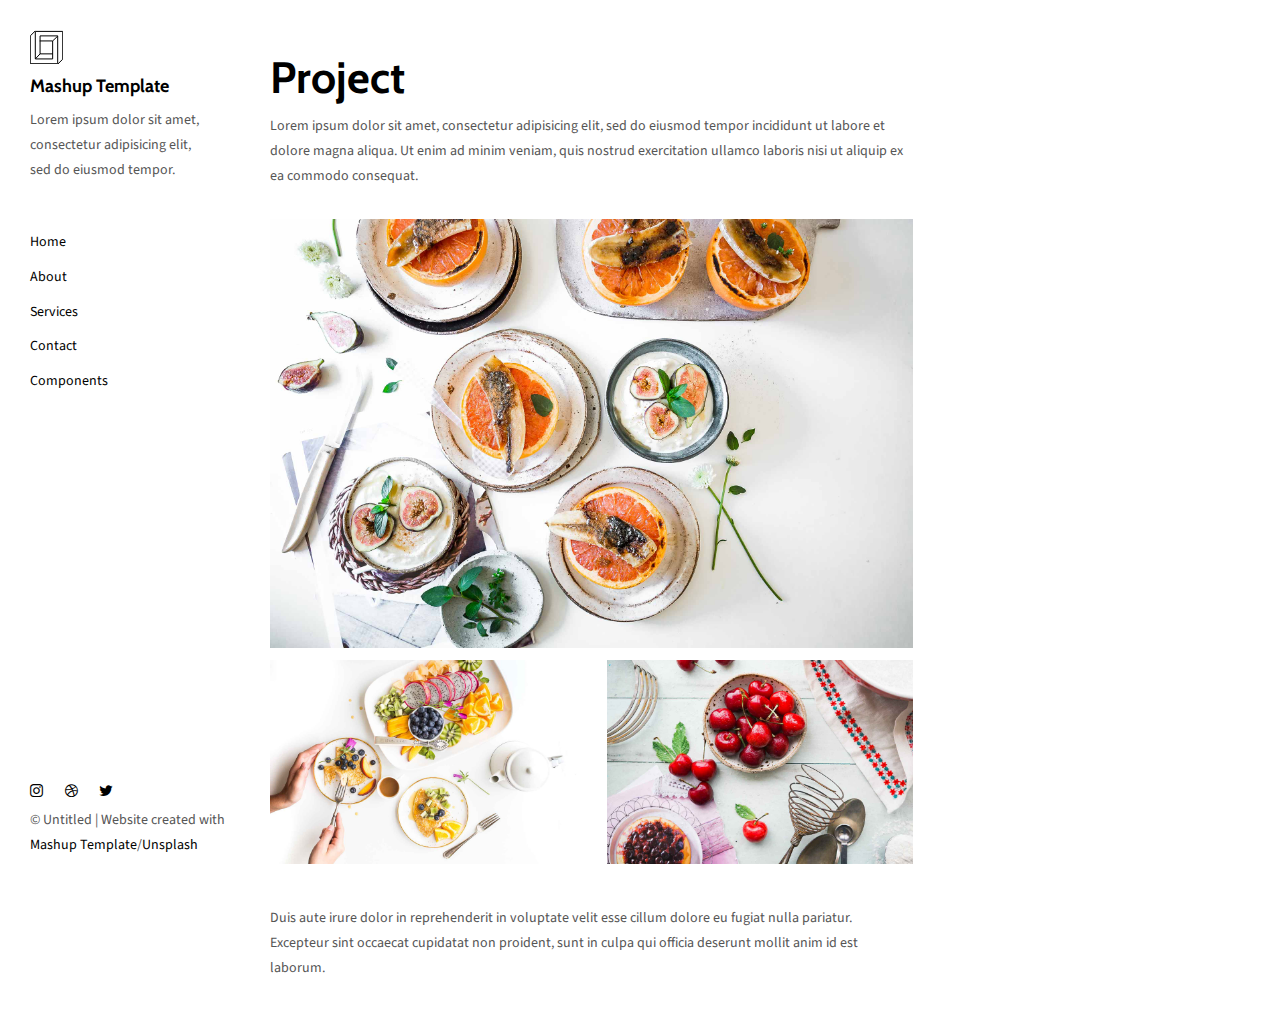
==== newskin/project.html @ 9a6df6dc "Skin Update" ====
<!DOCTYPE html>
<html lang="en">

<head>
  <meta charset="UTF-8">
  <meta content="IE=edge" http-equiv="X-UA-Compatible">
  <meta content="width=device-width,initial-scale=1" name="viewport">
  <meta content="description" name="description">
  <meta name="google" content="notranslate" />
  <meta content="Mashup templates have been developped by Orson.io team" name="author">

  <!-- Disable tap highlight on IE -->
  <meta name="msapplication-tap-highlight" content="no">
  
  <link href="./assets/apple-icon-180x180.png" rel="apple-touch-icon">
  <link href="./assets/favicon.ico" rel="icon">



  <title>Title page</title>  

<link href="./main.82cfd66e.css" rel="stylesheet"></head>

<body>

 <!-- Add your content of header -->
<header class="">
  <div class="navbar navbar-default visible-xs">
    <button type="button" class="navbar-toggle collapsed">
      <span class="sr-only">Toggle navigation</span>
      <span class="icon-bar"></span>
      <span class="icon-bar"></span>
      <span class="icon-bar"></span>
    </button>
    <a href="./index.html" class="navbar-brand">Mashup Template</a>
  </div>

  <nav class="sidebar">
    <div class="navbar-collapse" id="navbar-collapse">
      <div class="site-header hidden-xs">
          <a class="site-brand" href="./index.html" title="">
            <img class="img-responsive site-logo" alt="" src="./assets/images/mashup-logo.svg">
            Mashup Template
          </a>
        <p>Lorem ipsum dolor sit amet, consectetur adipisicing elit, sed do eiusmod
        tempor.</p>
      </div>
      <ul class="nav">
        <li><a href="./index.html" title="">Home</a></li>
        <li><a href="./about.html" title="">About</a></li>
        <li><a href="./services.html" title="">Services</a></li>
        <li><a href="./contact.html" title="">Contact</a></li>
        <li><a href="./components.html" title="">Components</a></li>

      </ul>

      <nav class="nav-footer">
        <p class="nav-footer-social-buttons">
          <a class="fa-icon" href="https://www.instagram.com/" title="">
            <i class="fa fa-instagram"></i>
          </a>
          <a class="fa-icon" href="https://dribbble.com/" title="">
            <i class="fa fa-dribbble"></i>
          </a>
          <a class="fa-icon" href="https://twitter.com/" title="">
            <i class="fa fa-twitter"></i>
          </a>
        </p>
        <p>© Untitled | Website created with <a href="http://www.mashup-template.com/" title="Create website with free html template">Mashup Template</a>/<a href="https://www.unsplash.com/" title="Beautiful Free Images">Unsplash</a></p>
      </nav>  
    </div> 
  </nav>
</header>
<main class="" id="main-collapse">


<div class="row">
  <div class="col-xs-12 col-md-8">

    <div class="section-container-spacer">
        <h1>Project</h1>
        <p>Lorem ipsum dolor sit amet, consectetur adipisicing elit, sed do eiusmod
          tempor incididunt ut labore et dolore magna aliqua. Ut enim ad minim veniam,
          quis nostrud exercitation ullamco laboris nisi ut aliquip ex ea commodo
          consequat.</p>
    </div>

    <div class="section-container-spacer">
      <p><img class="img-responsive" alt="" src="./assets/images/img-12.jpg"></p>
      <div class="row">
          <div class="col-xs-12 col-md-6">
              <p><img class="img-responsive" alt="" src="./assets/images/img-13.jpg"></p>
          </div>
          <div class="col-xs-12 col-md-6">
              <p><img class="img-responsive" alt="" src="./assets/images/img-14.jpg"></p>
          </div>
      </div>
    </div>

    <p> Duis aute irure dolor in reprehenderit in voluptate velit esse
    cillum dolore eu fugiat nulla pariatur. Excepteur sint occaecat cupidatat non
    proident, sunt in culpa qui officia deserunt mollit anim id est laborum.</p>
  </div>
  
</div>
    


</main>

<script>
document.addEventListener("DOMContentLoaded", function (event) {
  navbarToggleSidebar();
  navActivePage();
});
</script>

<!-- Google Analytics: change UA-XXXXX-X to be your site's ID 

<script>
  (function (i, s, o, g, r, a, m) {
    i['GoogleAnalyticsObject'] = r; i[r] = i[r] || function () {
      (i[r].q = i[r].q || []).push(arguments)
    }, i[r].l = 1 * new Date(); a = s.createElement(o),
      m = s.getElementsByTagName(o)[0]; a.async = 1; a.src = g; m.parentNode.insertBefore(a, m)
  })(window, document, 'script', '//www.google-analytics.com/analytics.js', 'ga');
  ga('create', 'UA-XXXXX-X', 'auto');
  ga('send', 'pageview');
</script>

--> <script type="text/javascript" src="./main.85741bff.js"></script></body>

</html>
---- newskin/main.82cfd66e.css ----
@import url(https://fonts.googleapis.com/css?family=Cabin:400,700|Source+Sans+Pro:400,700);@import url(https://maxcdn.bootstrapcdn.com/font-awesome/4.7.0/css/font-awesome.min.css);/*!
 * Bootstrap v3.3.7 (http://getbootstrap.com)
 * Copyright 2011-2016 Twitter, Inc.
 * Licensed under MIT (https://github.com/twbs/bootstrap/blob/master/LICENSE)
 */
/*! normalize.css v3.0.3 | MIT License | github.com/necolas/normalize.css */html{font-family:sans-serif;-ms-text-size-adjust:100%;-webkit-text-size-adjust:100%}body{margin:0}article,aside,details,figcaption,figure,footer,header,hgroup,main,menu,nav,section,summary{display:block}audio,canvas,progress,video{display:inline-block;vertical-align:baseline}audio:not([controls]){display:none;height:0}[hidden],template{display:none}a{background-color:transparent}a:active,a:hover{outline:0}abbr[title]{border-bottom:1px dotted}b,strong{font-weight:700}dfn{font-style:italic}h1{font-size:2em;margin:.67em 0}mark{background:#ff0;color:#000}small{font-size:80%}sub,sup{font-size:75%;line-height:0;position:relative;vertical-align:baseline}sup{top:-.5em}sub{bottom:-.25em}img{border:0}svg:not(:root){overflow:hidden}figure{margin:1em 40px}hr{box-sizing:content-box;height:0}pre{overflow:auto}code,kbd,pre,samp{font-family:monospace,monospace;font-size:1em}button,input,optgroup,select,textarea{color:inherit;font:inherit;margin:0}button{overflow:visible}button,select{text-transform:none}button,html input[type=button],input[type=reset],input[type=submit]{-webkit-appearance:button;cursor:pointer}button[disabled],html input[disabled]{cursor:default}button::-moz-focus-inner,input::-moz-focus-inner{border:0;padding:0}input{line-height:normal}input[type=checkbox],input[type=radio]{box-sizing:border-box;padding:0}input[type=number]::-webkit-inner-spin-button,input[type=number]::-webkit-outer-spin-button{height:auto}input[type=search]{-webkit-appearance:textfield;box-sizing:content-box}input[type=search]::-webkit-search-cancel-button,input[type=search]::-webkit-search-decoration{-webkit-appearance:none}fieldset{border:1px solid silver;margin:0 2px;padding:.35em .625em .75em}textarea{overflow:auto}optgroup{font-weight:700}table{border-collapse:collapse;border-spacing:0}td,th{padding:0}

/*! Source: https://github.com/h5bp/html5-boilerplate/blob/master/src/css/main.css */@media print{*,:after,:before{background:transparent!important;color:#000!important;box-shadow:none!important;text-shadow:none!important}a,a:visited{text-decoration:underline}a[href]:after{content:" (" attr(href) ")"}abbr[title]:after{content:" (" attr(title) ")"}a[href^="#"]:after,a[href^="javascript:"]:after{content:""}blockquote,pre{border:1px solid #999;page-break-inside:avoid}thead{display:table-header-group}img,tr{page-break-inside:avoid}img{max-width:100%!important}h2,h3,p{orphans:3;widows:3}h2,h3{page-break-after:avoid}.navbar{display:none}.btn>.caret,.dropup>.btn>.caret{border-top-color:#000!important}.label{border:1px solid #000}.table{border-collapse:collapse!important}.table td,.table th{background-color:#fff!important}.table-bordered td,.table-bordered th{border:1px solid #ddd!important}}*,:after,:before{-webkit-box-sizing:border-box;-moz-box-sizing:border-box;box-sizing:border-box}html{font-size:10px;-webkit-tap-highlight-color:transparent}body{font-family:Source Sans Pro,Helvetica,Arial,sans-serif;font-size:14px;line-height:1.78;color:#555;background-color:#fff}button,input,select,textarea{font-family:inherit;font-size:inherit;line-height:inherit}a{color:#ff6360;text-decoration:none}a:focus,a:hover{color:#ff1814;text-decoration:underline}a:focus{outline:5px auto -webkit-focus-ring-color;outline-offset:-2px}figure{margin:0}img{vertical-align:middle}.img-responsive{display:block;max-width:100%;height:auto}.img-rounded{border-radius:2px}.img-thumbnail{padding:4px;line-height:1.78;background-color:#fff;border:1px solid #ddd;border-radius:2px;-webkit-transition:all .2s ease-in-out;-o-transition:all .2s ease-in-out;transition:all .2s ease-in-out;display:inline-block;max-width:100%;height:auto}.img-circle{border-radius:50%}hr{margin-top:24px;margin-bottom:24px;border:0;border-top:1px solid #eee}.sr-only{position:absolute;width:1px;height:1px;margin:-1px;padding:0;overflow:hidden;clip:rect(0,0,0,0);border:0}.sr-only-focusable:active,.sr-only-focusable:focus{position:static;width:auto;height:auto;margin:0;overflow:visible;clip:auto}[role=button]{cursor:pointer}.h1,.h2,.h3,.h4,.h5,.h6,h1,h2,h3,h4,h5,h6{font-family:Cabin,Helvetica,Arial,sans-serif;font-weight:700;line-height:1.1;color:#000}.h1 .small,.h1 small,.h2 .small,.h2 small,.h3 .small,.h3 small,.h4 .small,.h4 small,.h5 .small,.h5 small,.h6 .small,.h6 small,h1 .small,h1 small,h2 .small,h2 small,h3 .small,h3 small,h4 .small,h4 small,h5 .small,h5 small,h6 .small,h6 small{font-weight:400;line-height:1;color:#777}.h1,.h2,.h3,h1,h2,h3{margin-top:24px;margin-bottom:12px}.h1 .small,.h1 small,.h2 .small,.h2 small,.h3 .small,.h3 small,h1 .small,h1 small,h2 .small,h2 small,h3 .small,h3 small{font-size:65%}.h4,.h5,.h6,h4,h5,h6{margin-top:12px;margin-bottom:12px}.h4 .small,.h4 small,.h5 .small,.h5 small,.h6 .small,.h6 small,h4 .small,h4 small,h5 .small,h5 small,h6 .small,h6 small{font-size:75%}.h1,h1{font-size:44px}.h2,h2{font-size:33px}.h3,h3{font-size:25px}.h4,h4{font-size:19px}.h5,h5{font-size:14px}.h6,h6{font-size:12px}p{margin:0 0 12px}.lead{margin-bottom:24px;font-size:16px;font-weight:300;line-height:1.4}@media (min-width:768px){.lead{font-size:21px}}.small,small{font-size:85%}.mark,mark{background-color:#fcf8e3;padding:.2em}.text-left{text-align:left}.text-right{text-align:right}.text-center{text-align:center}.text-justify{text-align:justify}.text-nowrap{white-space:nowrap}.text-lowercase{text-transform:lowercase}.initialism,.text-uppercase{text-transform:uppercase}.text-capitalize{text-transform:capitalize}.text-muted{color:#777}.text-primary{color:#ff6360}a.text-primary:focus,a.text-primary:hover{color:#ff312d}.text-success{color:#fff}a.text-success:focus,a.text-success:hover{color:#e6e6e6}.text-info{color:#31708f}a.text-info:focus,a.text-info:hover{color:#245269}.text-warning{color:#8a6d3b}a.text-warning:focus,a.text-warning:hover{color:#66512c}.text-danger{color:#fff}a.text-danger:focus,a.text-danger:hover{color:#e6e6e6}.bg-primary{color:#fff;background-color:#ff6360}a.bg-primary:focus,a.bg-primary:hover{background-color:#ff312d}.bg-success{background-color:#57ce6e}a.bg-success:focus,a.bg-success:hover{background-color:#37bb50}.bg-info{background-color:#d9edf7}a.bg-info:focus,a.bg-info:hover{background-color:#afd9ee}.bg-warning{background-color:#fcf8e3}a.bg-warning:focus,a.bg-warning:hover{background-color:#f7ecb5}.bg-danger{background-color:#ee624b}a.bg-danger:focus,a.bg-danger:hover{background-color:#ea391c}.page-header{padding-bottom:11px;margin:48px 0 24px;border-bottom:1px solid #eee}ol,ul{margin-top:0;margin-bottom:12px}ol ol,ol ul,ul ol,ul ul{margin-bottom:0}.list-inline,.list-unstyled{padding-left:0;list-style:none}.list-inline{margin-left:-5px}.list-inline>li{display:inline-block;padding-left:5px;padding-right:5px}dl{margin-top:0;margin-bottom:24px}dd,dt{line-height:1.78}dt{font-weight:700}dd{margin-left:0}.dl-horizontal dd:after,.dl-horizontal dd:before{content:" ";display:table}.dl-horizontal dd:after{clear:both}@media (min-width:768px){.dl-horizontal dt{float:left;width:160px;clear:left;text-align:right;overflow:hidden;text-overflow:ellipsis;white-space:nowrap}.dl-horizontal dd{margin-left:180px}}abbr[data-original-title],abbr[title]{cursor:help;border-bottom:1px dotted #777}.initialism{font-size:90%}blockquote{padding:12px 24px;margin:0 0 24px;font-size:17.5px;border-left:5px solid #eee}blockquote ol:last-child,blockquote p:last-child,blockquote ul:last-child{margin-bottom:0}blockquote .small,blockquote footer,blockquote small{display:block;font-size:80%;line-height:1.78;color:#777}blockquote .small:before,blockquote footer:before,blockquote small:before{content:"\2014   \A0"}.blockquote-reverse,blockquote.pull-right{padding-right:15px;padding-left:0;border-right:5px solid #eee;border-left:0;text-align:right}.blockquote-reverse .small:before,.blockquote-reverse footer:before,.blockquote-reverse small:before,blockquote.pull-right .small:before,blockquote.pull-right footer:before,blockquote.pull-right small:before{content:""}.blockquote-reverse .small:after,.blockquote-reverse footer:after,.blockquote-reverse small:after,blockquote.pull-right .small:after,blockquote.pull-right footer:after,blockquote.pull-right small:after{content:"\A0   \2014"}address{margin-bottom:24px;font-style:normal;line-height:1.78}code,kbd,pre,samp{font-family:Menlo,Monaco,Consolas,Courier New,monospace}code{color:#c7254e;background-color:#f9f2f4}code,kbd{padding:2px 4px;font-size:90%;border-radius:2px}kbd{color:#fff;background-color:#333;box-shadow:inset 0 -1px 0 rgba(0,0,0,.25)}kbd kbd{padding:0;font-size:100%;font-weight:700;box-shadow:none}pre{display:block;padding:11.5px;margin:0 0 12px;font-size:13px;line-height:1.78;word-break:break-all;word-wrap:break-word;color:#333;background-color:#f5f5f5;border:1px solid #ccc;border-radius:2px}pre code{padding:0;font-size:inherit;color:inherit;white-space:pre-wrap;background-color:transparent;border-radius:0}.pre-scrollable{max-height:340px;overflow-y:scroll}.container{margin-right:auto;margin-left:auto;padding-left:15px;padding-right:15px}.container:after,.container:before{content:" ";display:table}.container:after{clear:both}@media (min-width:768px){.container{width:750px}}@media (min-width:992px){.container{width:970px}}@media (min-width:1200px){.container{width:1170px}}.container-fluid{margin-right:auto;margin-left:auto;padding-left:15px;padding-right:15px}.container-fluid:after,.container-fluid:before{content:" ";display:table}.container-fluid:after{clear:both}.row{margin-left:-15px;margin-right:-15px}.row:after,.row:before{content:" ";display:table}.row:after{clear:both}.col-lg-1,.col-lg-2,.col-lg-3,.col-lg-4,.col-lg-5,.col-lg-6,.col-lg-7,.col-lg-8,.col-lg-9,.col-lg-10,.col-lg-11,.col-lg-12,.col-md-1,.col-md-2,.col-md-3,.col-md-4,.col-md-5,.col-md-6,.col-md-7,.col-md-8,.col-md-9,.col-md-10,.col-md-11,.col-md-12,.col-sm-1,.col-sm-2,.col-sm-3,.col-sm-4,.col-sm-5,.col-sm-6,.col-sm-7,.col-sm-8,.col-sm-9,.col-sm-10,.col-sm-11,.col-sm-12,.col-xs-1,.col-xs-2,.col-xs-3,.col-xs-4,.col-xs-5,.col-xs-6,.col-xs-7,.col-xs-8,.col-xs-9,.col-xs-10,.col-xs-11,.col-xs-12{position:relative;min-height:1px;padding-left:15px;padding-right:15px}.col-xs-1,.col-xs-2,.col-xs-3,.col-xs-4,.col-xs-5,.col-xs-6,.col-xs-7,.col-xs-8,.col-xs-9,.col-xs-10,.col-xs-11,.col-xs-12{float:left}.col-xs-1{width:8.33333%}.col-xs-2{width:16.66667%}.col-xs-3{width:25%}.col-xs-4{width:33.33333%}.col-xs-5{width:41.66667%}.col-xs-6{width:50%}.col-xs-7{width:58.33333%}.col-xs-8{width:66.66667%}.col-xs-9{width:75%}.col-xs-10{width:83.33333%}.col-xs-11{width:91.66667%}.col-xs-12{width:100%}.col-xs-pull-0{right:auto}.col-xs-pull-1{right:8.33333%}.col-xs-pull-2{right:16.66667%}.col-xs-pull-3{right:25%}.col-xs-pull-4{right:33.33333%}.col-xs-pull-5{right:41.66667%}.col-xs-pull-6{right:50%}.col-xs-pull-7{right:58.33333%}.col-xs-pull-8{right:66.66667%}.col-xs-pull-9{right:75%}.col-xs-pull-10{right:83.33333%}.col-xs-pull-11{right:91.66667%}.col-xs-pull-12{right:100%}.col-xs-push-0{left:auto}.col-xs-push-1{left:8.33333%}.col-xs-push-2{left:16.66667%}.col-xs-push-3{left:25%}.col-xs-push-4{left:33.33333%}.col-xs-push-5{left:41.66667%}.col-xs-push-6{left:50%}.col-xs-push-7{left:58.33333%}.col-xs-push-8{left:66.66667%}.col-xs-push-9{left:75%}.col-xs-push-10{left:83.33333%}.col-xs-push-11{left:91.66667%}.col-xs-push-12{left:100%}.col-xs-offset-0{margin-left:0}.col-xs-offset-1{margin-left:8.33333%}.col-xs-offset-2{margin-left:16.66667%}.col-xs-offset-3{margin-left:25%}.col-xs-offset-4{margin-left:33.33333%}.col-xs-offset-5{margin-left:41.66667%}.col-xs-offset-6{margin-left:50%}.col-xs-offset-7{margin-left:58.33333%}.col-xs-offset-8{margin-left:66.66667%}.col-xs-offset-9{margin-left:75%}.col-xs-offset-10{margin-left:83.33333%}.col-xs-offset-11{margin-left:91.66667%}.col-xs-offset-12{margin-left:100%}@media (min-width:768px){.col-sm-1,.col-sm-2,.col-sm-3,.col-sm-4,.col-sm-5,.col-sm-6,.col-sm-7,.col-sm-8,.col-sm-9,.col-sm-10,.col-sm-11,.col-sm-12{float:left}.col-sm-1{width:8.33333%}.col-sm-2{width:16.66667%}.col-sm-3{width:25%}.col-sm-4{width:33.33333%}.col-sm-5{width:41.66667%}.col-sm-6{width:50%}.col-sm-7{width:58.33333%}.col-sm-8{width:66.66667%}.col-sm-9{width:75%}.col-sm-10{width:83.33333%}.col-sm-11{width:91.66667%}.col-sm-12{width:100%}.col-sm-pull-0{right:auto}.col-sm-pull-1{right:8.33333%}.col-sm-pull-2{right:16.66667%}.col-sm-pull-3{right:25%}.col-sm-pull-4{right:33.33333%}.col-sm-pull-5{right:41.66667%}.col-sm-pull-6{right:50%}.col-sm-pull-7{right:58.33333%}.col-sm-pull-8{right:66.66667%}.col-sm-pull-9{right:75%}.col-sm-pull-10{right:83.33333%}.col-sm-pull-11{right:91.66667%}.col-sm-pull-12{right:100%}.col-sm-push-0{left:auto}.col-sm-push-1{left:8.33333%}.col-sm-push-2{left:16.66667%}.col-sm-push-3{left:25%}.col-sm-push-4{left:33.33333%}.col-sm-push-5{left:41.66667%}.col-sm-push-6{left:50%}.col-sm-push-7{left:58.33333%}.col-sm-push-8{left:66.66667%}.col-sm-push-9{left:75%}.col-sm-push-10{left:83.33333%}.col-sm-push-11{left:91.66667%}.col-sm-push-12{left:100%}.col-sm-offset-0{margin-left:0}.col-sm-offset-1{margin-left:8.33333%}.col-sm-offset-2{margin-left:16.66667%}.col-sm-offset-3{margin-left:25%}.col-sm-offset-4{margin-left:33.33333%}.col-sm-offset-5{margin-left:41.66667%}.col-sm-offset-6{margin-left:50%}.col-sm-offset-7{margin-left:58.33333%}.col-sm-offset-8{margin-left:66.66667%}.col-sm-offset-9{margin-left:75%}.col-sm-offset-10{margin-left:83.33333%}.col-sm-offset-11{margin-left:91.66667%}.col-sm-offset-12{margin-left:100%}}@media (min-width:992px){.col-md-1,.col-md-2,.col-md-3,.col-md-4,.col-md-5,.col-md-6,.col-md-7,.col-md-8,.col-md-9,.col-md-10,.col-md-11,.col-md-12{float:left}.col-md-1{width:8.33333%}.col-md-2{width:16.66667%}.col-md-3{width:25%}.col-md-4{width:33.33333%}.col-md-5{width:41.66667%}.col-md-6{width:50%}.col-md-7{width:58.33333%}.col-md-8{width:66.66667%}.col-md-9{width:75%}.col-md-10{width:83.33333%}.col-md-11{width:91.66667%}.col-md-12{width:100%}.col-md-pull-0{right:auto}.col-md-pull-1{right:8.33333%}.col-md-pull-2{right:16.66667%}.col-md-pull-3{right:25%}.col-md-pull-4{right:33.33333%}.col-md-pull-5{right:41.66667%}.col-md-pull-6{right:50%}.col-md-pull-7{right:58.33333%}.col-md-pull-8{right:66.66667%}.col-md-pull-9{right:75%}.col-md-pull-10{right:83.33333%}.col-md-pull-11{right:91.66667%}.col-md-pull-12{right:100%}.col-md-push-0{left:auto}.col-md-push-1{left:8.33333%}.col-md-push-2{left:16.66667%}.col-md-push-3{left:25%}.col-md-push-4{left:33.33333%}.col-md-push-5{left:41.66667%}.col-md-push-6{left:50%}.col-md-push-7{left:58.33333%}.col-md-push-8{left:66.66667%}.col-md-push-9{left:75%}.col-md-push-10{left:83.33333%}.col-md-push-11{left:91.66667%}.col-md-push-12{left:100%}.col-md-offset-0{margin-left:0}.col-md-offset-1{margin-left:8.33333%}.col-md-offset-2{margin-left:16.66667%}.col-md-offset-3{margin-left:25%}.col-md-offset-4{margin-left:33.33333%}.col-md-offset-5{margin-left:41.66667%}.col-md-offset-6{margin-left:50%}.col-md-offset-7{margin-left:58.33333%}.col-md-offset-8{margin-left:66.66667%}.col-md-offset-9{margin-left:75%}.col-md-offset-10{margin-left:83.33333%}.col-md-offset-11{margin-left:91.66667%}.col-md-offset-12{margin-left:100%}}@media (min-width:1200px){.col-lg-1,.col-lg-2,.col-lg-3,.col-lg-4,.col-lg-5,.col-lg-6,.col-lg-7,.col-lg-8,.col-lg-9,.col-lg-10,.col-lg-11,.col-lg-12{float:left}.col-lg-1{width:8.33333%}.col-lg-2{width:16.66667%}.col-lg-3{width:25%}.col-lg-4{width:33.33333%}.col-lg-5{width:41.66667%}.col-lg-6{width:50%}.col-lg-7{width:58.33333%}.col-lg-8{width:66.66667%}.col-lg-9{width:75%}.col-lg-10{width:83.33333%}.col-lg-11{width:91.66667%}.col-lg-12{width:100%}.col-lg-pull-0{right:auto}.col-lg-pull-1{right:8.33333%}.col-lg-pull-2{right:16.66667%}.col-lg-pull-3{right:25%}.col-lg-pull-4{right:33.33333%}.col-lg-pull-5{right:41.66667%}.col-lg-pull-6{right:50%}.col-lg-pull-7{right:58.33333%}.col-lg-pull-8{right:66.66667%}.col-lg-pull-9{right:75%}.col-lg-pull-10{right:83.33333%}.col-lg-pull-11{right:91.66667%}.col-lg-pull-12{right:100%}.col-lg-push-0{left:auto}.col-lg-push-1{left:8.33333%}.col-lg-push-2{left:16.66667%}.col-lg-push-3{left:25%}.col-lg-push-4{left:33.33333%}.col-lg-push-5{left:41.66667%}.col-lg-push-6{left:50%}.col-lg-push-7{left:58.33333%}.col-lg-push-8{left:66.66667%}.col-lg-push-9{left:75%}.col-lg-push-10{left:83.33333%}.col-lg-push-11{left:91.66667%}.col-lg-push-12{left:100%}.col-lg-offset-0{margin-left:0}.col-lg-offset-1{margin-left:8.33333%}.col-lg-offset-2{margin-left:16.66667%}.col-lg-offset-3{margin-left:25%}.col-lg-offset-4{margin-left:33.33333%}.col-lg-offset-5{margin-left:41.66667%}.col-lg-offset-6{margin-left:50%}.col-lg-offset-7{margin-left:58.33333%}.col-lg-offset-8{margin-left:66.66667%}.col-lg-offset-9{margin-left:75%}.col-lg-offset-10{margin-left:83.33333%}.col-lg-offset-11{margin-left:91.66667%}.col-lg-offset-12{margin-left:100%}}table{background-color:transparent}caption{padding-top:8px;padding-bottom:8px;color:#777}caption,th{text-align:left}.table{width:100%;max-width:100%;margin-bottom:24px}.table>tbody>tr>td,.table>tbody>tr>th,.table>tfoot>tr>td,.table>tfoot>tr>th,.table>thead>tr>td,.table>thead>tr>th{padding:8px;line-height:1.78;vertical-align:top;border-top:1px solid #ddd}.table>thead>tr>th{vertical-align:bottom;border-bottom:2px solid #ddd}.table>caption+thead>tr:first-child>td,.table>caption+thead>tr:first-child>th,.table>colgroup+thead>tr:first-child>td,.table>colgroup+thead>tr:first-child>th,.table>thead:first-child>tr:first-child>td,.table>thead:first-child>tr:first-child>th{border-top:0}.table>tbody+tbody{border-top:2px solid #ddd}.table .table{background-color:#fff}.table-condensed>tbody>tr>td,.table-condensed>tbody>tr>th,.table-condensed>tfoot>tr>td,.table-condensed>tfoot>tr>th,.table-condensed>thead>tr>td,.table-condensed>thead>tr>th{padding:5px}.table-bordered,.table-bordered>tbody>tr>td,.table-bordered>tbody>tr>th,.table-bordered>tfoot>tr>td,.table-bordered>tfoot>tr>th,.table-bordered>thead>tr>td,.table-bordered>thead>tr>th{border:1px solid #ddd}.table-bordered>thead>tr>td,.table-bordered>thead>tr>th{border-bottom-width:2px}.table-striped>tbody>tr:nth-of-type(odd){background-color:#f9f9f9}.table-hover>tbody>tr:hover{background-color:#f5f5f5}table col[class*=col-]{position:static;float:none;display:table-column}table td[class*=col-],table th[class*=col-]{position:static;float:none;display:table-cell}.table>tbody>tr.active>td,.table>tbody>tr.active>th,.table>tbody>tr>td.active,.table>tbody>tr>th.active,.table>tfoot>tr.active>td,.table>tfoot>tr.active>th,.table>tfoot>tr>td.active,.table>tfoot>tr>th.active,.table>thead>tr.active>td,.table>thead>tr.active>th,.table>thead>tr>td.active,.table>thead>tr>th.active{background-color:#f5f5f5}.table-hover>tbody>tr.active:hover>td,.table-hover>tbody>tr.active:hover>th,.table-hover>tbody>tr:hover>.active,.table-hover>tbody>tr>td.active:hover,.table-hover>tbody>tr>th.active:hover{background-color:#e8e8e8}.table>tbody>tr.success>td,.table>tbody>tr.success>th,.table>tbody>tr>td.success,.table>tbody>tr>th.success,.table>tfoot>tr.success>td,.table>tfoot>tr.success>th,.table>tfoot>tr>td.success,.table>tfoot>tr>th.success,.table>thead>tr.success>td,.table>thead>tr.success>th,.table>thead>tr>td.success,.table>thead>tr>th.success{background-color:#57ce6e}.table-hover>tbody>tr.success:hover>td,.table-hover>tbody>tr.success:hover>th,.table-hover>tbody>tr:hover>.success,.table-hover>tbody>tr>td.success:hover,.table-hover>tbody>tr>th.success:hover{background-color:#43c85d}.table>tbody>tr.info>td,.table>tbody>tr.info>th,.table>tbody>tr>td.info,.table>tbody>tr>th.info,.table>tfoot>tr.info>td,.table>tfoot>tr.info>th,.table>tfoot>tr>td.info,.table>tfoot>tr>th.info,.table>thead>tr.info>td,.table>thead>tr.info>th,.table>thead>tr>td.info,.table>thead>tr>th.info{background-color:#d9edf7}.table-hover>tbody>tr.info:hover>td,.table-hover>tbody>tr.info:hover>th,.table-hover>tbody>tr:hover>.info,.table-hover>tbody>tr>td.info:hover,.table-hover>tbody>tr>th.info:hover{background-color:#c4e3f3}.table>tbody>tr.warning>td,.table>tbody>tr.warning>th,.table>tbody>tr>td.warning,.table>tbody>tr>th.warning,.table>tfoot>tr.warning>td,.table>tfoot>tr.warning>th,.table>tfoot>tr>td.warning,.table>tfoot>tr>th.warning,.table>thead>tr.warning>td,.table>thead>tr.warning>th,.table>thead>tr>td.warning,.table>thead>tr>th.warning{background-color:#fcf8e3}.table-hover>tbody>tr.warning:hover>td,.table-hover>tbody>tr.warning:hover>th,.table-hover>tbody>tr:hover>.warning,.table-hover>tbody>tr>td.warning:hover,.table-hover>tbody>tr>th.warning:hover{background-color:#faf2cc}.table>tbody>tr.danger>td,.table>tbody>tr.danger>th,.table>tbody>tr>td.danger,.table>tbody>tr>th.danger,.table>tfoot>tr.danger>td,.table>tfoot>tr.danger>th,.table>tfoot>tr>td.danger,.table>tfoot>tr>th.danger,.table>thead>tr.danger>td,.table>thead>tr.danger>th,.table>thead>tr>td.danger,.table>thead>tr>th.danger{background-color:#ee624b}.table-hover>tbody>tr.danger:hover>td,.table-hover>tbody>tr.danger:hover>th,.table-hover>tbody>tr:hover>.danger,.table-hover>tbody>tr>td.danger:hover,.table-hover>tbody>tr>th.danger:hover{background-color:#ec4e34}.table-responsive{overflow-x:auto;min-height:.01%}@media screen and (max-width:767px){.table-responsive{width:100%;margin-bottom:18px;overflow-y:hidden;-ms-overflow-style:-ms-autohiding-scrollbar;border:1px solid #ddd}.table-responsive>.table{margin-bottom:0}.table-responsive>.table>tbody>tr>td,.table-responsive>.table>tbody>tr>th,.table-responsive>.table>tfoot>tr>td,.table-responsive>.table>tfoot>tr>th,.table-responsive>.table>thead>tr>td,.table-responsive>.table>thead>tr>th{white-space:nowrap}.table-responsive>.table-bordered{border:0}.table-responsive>.table-bordered>tbody>tr>td:first-child,.table-responsive>.table-bordered>tbody>tr>th:first-child,.table-responsive>.table-bordered>tfoot>tr>td:first-child,.table-responsive>.table-bordered>tfoot>tr>th:first-child,.table-responsive>.table-bordered>thead>tr>td:first-child,.table-responsive>.table-bordered>thead>tr>th:first-child{border-left:0}.table-responsive>.table-bordered>tbody>tr>td:last-child,.table-responsive>.table-bordered>tbody>tr>th:last-child,.table-responsive>.table-bordered>tfoot>tr>td:last-child,.table-responsive>.table-bordered>tfoot>tr>th:last-child,.table-responsive>.table-bordered>thead>tr>td:last-child,.table-responsive>.table-bordered>thead>tr>th:last-child{border-right:0}.table-responsive>.table-bordered>tbody>tr:last-child>td,.table-responsive>.table-bordered>tbody>tr:last-child>th,.table-responsive>.table-bordered>tfoot>tr:last-child>td,.table-responsive>.table-bordered>tfoot>tr:last-child>th{border-bottom:0}}fieldset{margin:0;min-width:0}fieldset,legend{padding:0;border:0}legend{display:block;width:100%;margin-bottom:24px;font-size:21px;line-height:inherit;color:#333;border-bottom:1px solid #e5e5e5}label{display:inline-block;max-width:100%;margin-bottom:5px;font-weight:700}input[type=search]{-webkit-box-sizing:border-box;-moz-box-sizing:border-box;box-sizing:border-box}input[type=checkbox],input[type=radio]{margin:4px 0 0;margin-top:1px\9;line-height:normal}input[type=file]{display:block}input[type=range]{display:block;width:100%}select[multiple],select[size]{height:auto}input[type=checkbox]:focus,input[type=file]:focus,input[type=radio]:focus{outline:5px auto -webkit-focus-ring-color;outline-offset:-2px}output{padding-top:9px}.form-control,output{display:block;font-size:14px;line-height:1.78;color:#555}.form-control{width:100%;height:40px;padding:8px 20px;background-color:#fff;background-image:none;border:1px solid #000;border-radius:2px;-webkit-box-shadow:inset 0 1px 1px rgba(0,0,0,.075);box-shadow:inset 0 1px 1px rgba(0,0,0,.075);-webkit-transition:border-color .15s ease-in-out,box-shadow .15s ease-in-out;-o-transition:border-color ease-in-out .15s,box-shadow ease-in-out .15s;transition:border-color .15s ease-in-out,box-shadow .15s ease-in-out}.form-control:focus{border-color:#66afe9;-webkit-box-shadow:inset 0 1px 1px rgba(0,0,0,.075),0 0 8px rgba(102,175,233,.6);box-shadow:inset 0 1px 1px rgba(0,0,0,.075),0 0 8px rgba(102,175,233,.6)}.form-control::-moz-placeholder{color:#999;opacity:1}.form-control:-ms-input-placeholder{color:#999}.form-control::-webkit-input-placeholder{color:#999}.form-control::-ms-expand{border:0;background-color:transparent}.form-control[disabled],.form-control[readonly],fieldset[disabled] .form-control{background-color:#eee;opacity:1}.form-control[disabled],fieldset[disabled] .form-control{cursor:not-allowed}textarea.form-control{height:auto}input[type=search]{-webkit-appearance:none}@media screen and (-webkit-min-device-pixel-ratio:0){input[type=date].form-control,input[type=datetime-local].form-control,input[type=month].form-control,input[type=time].form-control{line-height:40px}.input-group-sm>.input-group-btn>input[type=date].btn,.input-group-sm>.input-group-btn>input[type=datetime-local].btn,.input-group-sm>.input-group-btn>input[type=month].btn,.input-group-sm>.input-group-btn>input[type=time].btn,.input-group-sm>input[type=date].form-control,.input-group-sm>input[type=date].input-group-addon,.input-group-sm>input[type=datetime-local].form-control,.input-group-sm>input[type=datetime-local].input-group-addon,.input-group-sm>input[type=month].form-control,.input-group-sm>input[type=month].input-group-addon,.input-group-sm>input[type=time].form-control,.input-group-sm>input[type=time].input-group-addon,.input-group-sm input[type=date],.input-group-sm input[type=datetime-local],.input-group-sm input[type=month],.input-group-sm input[type=time],input[type=date].input-sm,input[type=datetime-local].input-sm,input[type=month].input-sm,input[type=time].input-sm{line-height:30px}.input-group-lg>.input-group-btn>input[type=date].btn,.input-group-lg>.input-group-btn>input[type=datetime-local].btn,.input-group-lg>.input-group-btn>input[type=month].btn,.input-group-lg>.input-group-btn>input[type=time].btn,.input-group-lg>input[type=date].form-control,.input-group-lg>input[type=date].input-group-addon,.input-group-lg>input[type=datetime-local].form-control,.input-group-lg>input[type=datetime-local].input-group-addon,.input-group-lg>input[type=month].form-control,.input-group-lg>input[type=month].input-group-addon,.input-group-lg>input[type=time].form-control,.input-group-lg>input[type=time].input-group-addon,.input-group-lg input[type=date],.input-group-lg input[type=datetime-local],.input-group-lg input[type=month],.input-group-lg input[type=time],input[type=date].input-lg,input[type=datetime-local].input-lg,input[type=month].input-lg,input[type=time].input-lg{line-height:46px}}.form-group{margin-bottom:15px}.checkbox,.radio{position:relative;display:block;margin-top:10px;margin-bottom:10px}.checkbox label,.radio label{min-height:24px;padding-left:20px;margin-bottom:0;font-weight:400;cursor:pointer}.checkbox-inline input[type=checkbox],.checkbox input[type=checkbox],.radio-inline input[type=radio],.radio input[type=radio]{position:absolute;margin-left:-20px;margin-top:4px\9}.checkbox+.checkbox,.radio+.radio{margin-top:-5px}.checkbox-inline,.radio-inline{position:relative;display:inline-block;padding-left:20px;margin-bottom:0;vertical-align:middle;font-weight:400;cursor:pointer}.checkbox-inline+.checkbox-inline,.radio-inline+.radio-inline{margin-top:0;margin-left:10px}.checkbox-inline.disabled,.checkbox.disabled label,.radio-inline.disabled,.radio.disabled label,fieldset[disabled] .checkbox-inline,fieldset[disabled] .checkbox label,fieldset[disabled] .radio-inline,fieldset[disabled] .radio label,fieldset[disabled] input[type=checkbox],fieldset[disabled] input[type=radio],input[type=checkbox].disabled,input[type=checkbox][disabled],input[type=radio].disabled,input[type=radio][disabled]{cursor:not-allowed}.form-control-static{padding-top:9px;padding-bottom:9px;margin-bottom:0;min-height:38px}.form-control-static.input-lg,.form-control-static.input-sm,.input-group-lg>.form-control-static.form-control,.input-group-lg>.form-control-static.input-group-addon,.input-group-lg>.input-group-btn>.form-control-static.btn,.input-group-sm>.form-control-static.form-control,.input-group-sm>.form-control-static.input-group-addon,.input-group-sm>.input-group-btn>.form-control-static.btn{padding-left:0;padding-right:0}.input-group-sm>.form-control,.input-group-sm>.input-group-addon,.input-group-sm>.input-group-btn>.btn,.input-sm{height:30px;padding:5px 14px;font-size:12px;line-height:1.5;border-radius:2px}.input-group-sm>.input-group-btn>select.btn,.input-group-sm>select.form-control,.input-group-sm>select.input-group-addon,select.input-sm{height:30px;line-height:30px}.input-group-sm>.input-group-btn>select[multiple].btn,.input-group-sm>.input-group-btn>textarea.btn,.input-group-sm>select[multiple].form-control,.input-group-sm>select[multiple].input-group-addon,.input-group-sm>textarea.form-control,.input-group-sm>textarea.input-group-addon,select[multiple].input-sm,textarea.input-sm{height:auto}.form-group-sm .form-control{height:30px;padding:5px 14px;font-size:12px;line-height:1.5;border-radius:2px}.form-group-sm select.form-control{height:30px;line-height:30px}.form-group-sm select[multiple].form-control,.form-group-sm textarea.form-control{height:auto}.form-group-sm .form-control-static{height:30px;min-height:36px;padding:6px 14px;font-size:12px;line-height:1.5}.input-group-lg>.form-control,.input-group-lg>.input-group-addon,.input-group-lg>.input-group-btn>.btn,.input-lg{height:46px;padding:10px 24px;font-size:18px;line-height:1.33333;border-radius:2px}.input-group-lg>.input-group-btn>select.btn,.input-group-lg>select.form-control,.input-group-lg>select.input-group-addon,select.input-lg{height:46px;line-height:46px}.input-group-lg>.input-group-btn>select[multiple].btn,.input-group-lg>.input-group-btn>textarea.btn,.input-group-lg>select[multiple].form-control,.input-group-lg>select[multiple].input-group-addon,.input-group-lg>textarea.form-control,.input-group-lg>textarea.input-group-addon,select[multiple].input-lg,textarea.input-lg{height:auto}.form-group-lg .form-control{height:46px;padding:10px 24px;font-size:18px;line-height:1.33333;border-radius:2px}.form-group-lg select.form-control{height:46px;line-height:46px}.form-group-lg select[multiple].form-control,.form-group-lg textarea.form-control{height:auto}.form-group-lg .form-control-static{height:46px;min-height:42px;padding:11px 24px;font-size:18px;line-height:1.33333}.has-feedback{position:relative}.has-feedback .form-control{padding-right:50px}.form-control-feedback{position:absolute;top:0;right:0;z-index:2;display:block;width:40px;height:40px;line-height:40px;text-align:center;pointer-events:none}.form-group-lg .form-control+.form-control-feedback,.input-group-lg+.form-control-feedback,.input-group-lg>.form-control+.form-control-feedback,.input-group-lg>.input-group-addon+.form-control-feedback,.input-group-lg>.input-group-btn>.btn+.form-control-feedback,.input-lg+.form-control-feedback{width:46px;height:46px;line-height:46px}.form-group-sm .form-control+.form-control-feedback,.input-group-sm+.form-control-feedback,.input-group-sm>.form-control+.form-control-feedback,.input-group-sm>.input-group-addon+.form-control-feedback,.input-group-sm>.input-group-btn>.btn+.form-control-feedback,.input-sm+.form-control-feedback{width:30px;height:30px;line-height:30px}.has-success .checkbox,.has-success .checkbox-inline,.has-success.checkbox-inline label,.has-success.checkbox label,.has-success .control-label,.has-success .help-block,.has-success .radio,.has-success .radio-inline,.has-success.radio-inline label,.has-success.radio label{color:#fff}.has-success .form-control{border-color:#fff;-webkit-box-shadow:inset 0 1px 1px rgba(0,0,0,.075);box-shadow:inset 0 1px 1px rgba(0,0,0,.075)}.has-success .form-control:focus{border-color:#e6e6e6;-webkit-box-shadow:inset 0 1px 1px rgba(0,0,0,.075),0 0 6px #fff;box-shadow:inset 0 1px 1px rgba(0,0,0,.075),0 0 6px #fff}.has-success .input-group-addon{color:#fff;border-color:#fff;background-color:#57ce6e}.has-success .form-control-feedback{color:#fff}.has-warning .checkbox,.has-warning .checkbox-inline,.has-warning.checkbox-inline label,.has-warning.checkbox label,.has-warning .control-label,.has-warning .help-block,.has-warning .radio,.has-warning .radio-inline,.has-warning.radio-inline label,.has-warning.radio label{color:#8a6d3b}.has-warning .form-control{border-color:#8a6d3b;-webkit-box-shadow:inset 0 1px 1px rgba(0,0,0,.075);box-shadow:inset 0 1px 1px rgba(0,0,0,.075)}.has-warning .form-control:focus{border-color:#66512c;-webkit-box-shadow:inset 0 1px 1px rgba(0,0,0,.075),0 0 6px #c0a16b;box-shadow:inset 0 1px 1px rgba(0,0,0,.075),0 0 6px #c0a16b}.has-warning .input-group-addon{color:#8a6d3b;border-color:#8a6d3b;background-color:#fcf8e3}.has-warning .form-control-feedback{color:#8a6d3b}.has-error .checkbox,.has-error .checkbox-inline,.has-error.checkbox-inline label,.has-error.checkbox label,.has-error .control-label,.has-error .help-block,.has-error .radio,.has-error .radio-inline,.has-error.radio-inline label,.has-error.radio label{color:#fff}.has-error .form-control{border-color:#fff;-webkit-box-shadow:inset 0 1px 1px rgba(0,0,0,.075);box-shadow:inset 0 1px 1px rgba(0,0,0,.075)}.has-error .form-control:focus{border-color:#e6e6e6;-webkit-box-shadow:inset 0 1px 1px rgba(0,0,0,.075),0 0 6px #fff;box-shadow:inset 0 1px 1px rgba(0,0,0,.075),0 0 6px #fff}.has-error .input-group-addon{color:#fff;border-color:#fff;background-color:#ee624b}.has-error .form-control-feedback{color:#fff}.has-feedback label~.form-control-feedback{top:29px}.has-feedback label.sr-only~.form-control-feedback{top:0}.help-block{display:block;margin-top:5px;margin-bottom:10px;color:#959595}@media (min-width:768px){.form-inline .form-group{display:inline-block;margin-bottom:0;vertical-align:middle}.form-inline .form-control{display:inline-block;width:auto;vertical-align:middle}.form-inline .form-control-static{display:inline-block}.form-inline .input-group{display:inline-table;vertical-align:middle}.form-inline .input-group .form-control,.form-inline .input-group .input-group-addon,.form-inline .input-group .input-group-btn{width:auto}.form-inline .input-group>.form-control{width:100%}.form-inline .control-label{margin-bottom:0;vertical-align:middle}.form-inline .checkbox,.form-inline .radio{display:inline-block;margin-top:0;margin-bottom:0;vertical-align:middle}.form-inline .checkbox label,.form-inline .radio label{padding-left:0}.form-inline .checkbox input[type=checkbox],.form-inline .radio input[type=radio]{position:relative;margin-left:0}.form-inline .has-feedback .form-control-feedback{top:0}}.form-horizontal .checkbox,.form-horizontal .checkbox-inline,.form-horizontal .radio,.form-horizontal .radio-inline{margin-top:0;margin-bottom:0;padding-top:9px}.form-horizontal .checkbox,.form-horizontal .radio{min-height:33px}.form-horizontal .form-group{margin-left:-15px;margin-right:-15px}.form-horizontal .form-group:after,.form-horizontal .form-group:before{content:" ";display:table}.form-horizontal .form-group:after{clear:both}@media (min-width:768px){.form-horizontal .control-label{text-align:right;margin-bottom:0;padding-top:9px}}.form-horizontal .has-feedback .form-control-feedback{right:15px}@media (min-width:768px){.form-horizontal .form-group-lg .control-label{padding-top:11px;font-size:18px}}@media (min-width:768px){.form-horizontal .form-group-sm .control-label{padding-top:6px;font-size:12px}}.btn{display:inline-block;margin-bottom:0;font-weight:400;text-align:center;vertical-align:middle;touch-action:manipulation;cursor:pointer;background-image:none;border:1px solid transparent;white-space:nowrap;padding:8px 20px;font-size:14px;line-height:1.78;border-radius:50px;-webkit-user-select:none;-moz-user-select:none;-ms-user-select:none;user-select:none}.btn.active.focus,.btn.active:focus,.btn.focus,.btn:active.focus,.btn:active:focus,.btn:focus{outline:5px auto -webkit-focus-ring-color;outline-offset:-2px}.btn.focus,.btn:focus,.btn:hover{color:#333;text-decoration:none}.btn.active,.btn:active{outline:0;background-image:none;-webkit-box-shadow:inset 0 3px 5px rgba(0,0,0,.125);box-shadow:inset 0 3px 5px rgba(0,0,0,.125)}.btn.disabled,.btn[disabled],fieldset[disabled] .btn{cursor:not-allowed;opacity:.65;filter:alpha(opacity=65);-webkit-box-shadow:none;box-shadow:none}a.btn.disabled,fieldset[disabled] a.btn{pointer-events:none}.btn-default{color:#333;background-color:#fff;border-color:#333}.btn-default.focus,.btn-default:focus{color:#333;background-color:#e6e6e6;border-color:#000}.btn-default.active,.btn-default:active,.btn-default:hover,.open>.btn-default.dropdown-toggle{color:#333;background-color:#e6e6e6;border-color:#141414}.btn-default.active.focus,.btn-default.active:focus,.btn-default.active:hover,.btn-default:active.focus,.btn-default:active:focus,.btn-default:active:hover,.open>.btn-default.dropdown-toggle.focus,.open>.btn-default.dropdown-toggle:focus,.open>.btn-default.dropdown-toggle:hover{color:#333;background-color:#d4d4d4;border-color:#000}.btn-default.active,.btn-default:active,.open>.btn-default.dropdown-toggle{background-image:none}.btn-default.disabled.focus,.btn-default.disabled:focus,.btn-default.disabled:hover,.btn-default[disabled].focus,.btn-default[disabled]:focus,.btn-default[disabled]:hover,fieldset[disabled] .btn-default.focus,fieldset[disabled] .btn-default:focus,fieldset[disabled] .btn-default:hover{background-color:#fff;border-color:#333}.btn-default .badge{color:#fff;background-color:#333}.btn-primary{color:#fff;background-color:#ff6360;border-color:#ff6360}.btn-primary.focus,.btn-primary:focus{color:#fff;background-color:#ff312d;border-color:#e00400}.btn-primary.active,.btn-primary:active,.btn-primary:hover,.open>.btn-primary.dropdown-toggle{color:#fff;background-color:#ff312d;border-color:#ff2723}.btn-primary.active.focus,.btn-primary.active:focus,.btn-primary.active:hover,.btn-primary:active.focus,.btn-primary:active:focus,.btn-primary:active:hover,.open>.btn-primary.dropdown-toggle.focus,.open>.btn-primary.dropdown-toggle:focus,.open>.btn-primary.dropdown-toggle:hover{color:#fff;background-color:#ff0e09;border-color:#e00400}.btn-primary.active,.btn-primary:active,.open>.btn-primary.dropdown-toggle{background-image:none}.btn-primary.disabled.focus,.btn-primary.disabled:focus,.btn-primary.disabled:hover,.btn-primary[disabled].focus,.btn-primary[disabled]:focus,.btn-primary[disabled]:hover,fieldset[disabled] .btn-primary.focus,fieldset[disabled] .btn-primary:focus,fieldset[disabled] .btn-primary:hover{background-color:#ff6360;border-color:#ff6360}.btn-primary .badge{color:#ff6360;background-color:#fff}.btn-success{color:#fff;background-color:#5cb85c;border-color:#5cb85c}.btn-success.focus,.btn-success:focus{color:#fff;background-color:#449d44;border-color:#2d672d}.btn-success.active,.btn-success:active,.btn-success:hover,.open>.btn-success.dropdown-toggle{color:#fff;background-color:#449d44;border-color:#419641}.btn-success.active.focus,.btn-success.active:focus,.btn-success.active:hover,.btn-success:active.focus,.btn-success:active:focus,.btn-success:active:hover,.open>.btn-success.dropdown-toggle.focus,.open>.btn-success.dropdown-toggle:focus,.open>.btn-success.dropdown-toggle:hover{color:#fff;background-color:#398439;border-color:#2d672d}.btn-success.active,.btn-success:active,.open>.btn-success.dropdown-toggle{background-image:none}.btn-success.disabled.focus,.btn-success.disabled:focus,.btn-success.disabled:hover,.btn-success[disabled].focus,.btn-success[disabled]:focus,.btn-success[disabled]:hover,fieldset[disabled] .btn-success.focus,fieldset[disabled] .btn-success:focus,fieldset[disabled] .btn-success:hover{background-color:#5cb85c;border-color:#5cb85c}.btn-success .badge{color:#5cb85c;background-color:#fff}.btn-info{color:#fff;background-color:#f8bb56;border-color:#f8bb56}.btn-info.focus,.btn-info:focus{color:#fff;background-color:#f6a725;border-color:#c67f08}.btn-info.active,.btn-info:active,.btn-info:hover,.open>.btn-info.dropdown-toggle{color:#fff;background-color:#f6a725;border-color:#f6a31b}.btn-info.active.focus,.btn-info.active:focus,.btn-info.active:hover,.btn-info:active.focus,.btn-info:active:focus,.btn-info:active:hover,.open>.btn-info.dropdown-toggle.focus,.open>.btn-info.dropdown-toggle:focus,.open>.btn-info.dropdown-toggle:hover{color:#fff;background-color:#ed980a;border-color:#c67f08}.btn-info.active,.btn-info:active,.open>.btn-info.dropdown-toggle{background-image:none}.btn-info.disabled.focus,.btn-info.disabled:focus,.btn-info.disabled:hover,.btn-info[disabled].focus,.btn-info[disabled]:focus,.btn-info[disabled]:hover,fieldset[disabled] .btn-info.focus,fieldset[disabled] .btn-info:focus,fieldset[disabled] .btn-info:hover{background-color:#f8bb56;border-color:#f8bb56}.btn-info .badge{color:#f8bb56;background-color:#fff}.btn-warning{color:#fff;background-color:#f0ad4e;border-color:#f0ad4e}.btn-warning.focus,.btn-warning:focus{color:#fff;background-color:#ec971f;border-color:#b06d0f}.btn-warning.active,.btn-warning:active,.btn-warning:hover,.open>.btn-warning.dropdown-toggle{color:#fff;background-color:#ec971f;border-color:#eb9316}.btn-warning.active.focus,.btn-warning.active:focus,.btn-warning.active:hover,.btn-warning:active.focus,.btn-warning:active:focus,.btn-warning:active:hover,.open>.btn-warning.dropdown-toggle.focus,.open>.btn-warning.dropdown-toggle:focus,.open>.btn-warning.dropdown-toggle:hover{color:#fff;background-color:#d58512;border-color:#b06d0f}.btn-warning.active,.btn-warning:active,.open>.btn-warning.dropdown-toggle{background-image:none}.btn-warning.disabled.focus,.btn-warning.disabled:focus,.btn-warning.disabled:hover,.btn-warning[disabled].focus,.btn-warning[disabled]:focus,.btn-warning[disabled]:hover,fieldset[disabled] .btn-warning.focus,fieldset[disabled] .btn-warning:focus,fieldset[disabled] .btn-warning:hover{background-color:#f0ad4e;border-color:#f0ad4e}.btn-warning .badge{color:#f0ad4e;background-color:#fff}.btn-danger{color:#fff;background-color:#d9534f;border-color:#d9534f}.btn-danger.focus,.btn-danger:focus{color:#fff;background-color:#c9302c;border-color:#8b211e}.btn-danger.active,.btn-danger:active,.btn-danger:hover,.open>.btn-danger.dropdown-toggle{color:#fff;background-color:#c9302c;border-color:#c12e2a}.btn-danger.active.focus,.btn-danger.active:focus,.btn-danger.active:hover,.btn-danger:active.focus,.btn-danger:active:focus,.btn-danger:active:hover,.open>.btn-danger.dropdown-toggle.focus,.open>.btn-danger.dropdown-toggle:focus,.open>.btn-danger.dropdown-toggle:hover{color:#fff;background-color:#ac2925;border-color:#8b211e}.btn-danger.active,.btn-danger:active,.open>.btn-danger.dropdown-toggle{background-image:none}.btn-danger.disabled.focus,.btn-danger.disabled:focus,.btn-danger.disabled:hover,.btn-danger[disabled].focus,.btn-danger[disabled]:focus,.btn-danger[disabled]:hover,fieldset[disabled] .btn-danger.focus,fieldset[disabled] .btn-danger:focus,fieldset[disabled] .btn-danger:hover{background-color:#d9534f;border-color:#d9534f}.btn-danger .badge{color:#d9534f;background-color:#fff}.btn-link{color:#ff6360;font-weight:400;border-radius:0}.btn-link,.btn-link.active,.btn-link:active,.btn-link[disabled],fieldset[disabled] .btn-link{background-color:transparent;-webkit-box-shadow:none;box-shadow:none}.btn-link,.btn-link:active,.btn-link:focus,.btn-link:hover{border-color:transparent}.btn-link:focus,.btn-link:hover{color:#ff1814;text-decoration:underline;background-color:transparent}.btn-link[disabled]:focus,.btn-link[disabled]:hover,fieldset[disabled] .btn-link:focus,fieldset[disabled] .btn-link:hover{color:#777;text-decoration:none}.btn-group-lg>.btn,.btn-lg{padding:10px 24px;font-size:18px;line-height:1.33333;border-radius:50px}.btn-group-sm>.btn,.btn-sm{padding:5px 14px;font-size:12px;line-height:1.5;border-radius:50px}.btn-group-xs>.btn,.btn-xs{padding:1px 5px;font-size:12px;line-height:1.5;border-radius:50px}.btn-block{display:block;width:100%}.btn-block+.btn-block{margin-top:5px}input[type=button].btn-block,input[type=reset].btn-block,input[type=submit].btn-block{width:100%}.fade{opacity:0;-webkit-transition:opacity .15s linear;-o-transition:opacity .15s linear;transition:opacity .15s linear}.fade.in{opacity:1}.collapse{display:none}.collapse.in{display:block}tr.collapse.in{display:table-row}tbody.collapse.in{display:table-row-group}.collapsing{position:relative;height:0;overflow:hidden;-webkit-transition-property:height,visibility;transition-property:height,visibility;-webkit-transition-duration:.35s;transition-duration:.35s;-webkit-transition-timing-function:ease;transition-timing-function:ease}.caret{display:inline-block;width:0;height:0;margin-left:2px;vertical-align:middle;border-top:4px dashed;border-top:4px solid\9;border-right:4px solid transparent;border-left:4px solid transparent}.dropdown,.dropup{position:relative}.dropdown-toggle:focus{outline:0}.dropdown-menu{position:absolute;top:100%;left:0;z-index:1000;display:none;float:left;min-width:160px;padding:5px 0;margin:2px 0 0;list-style:none;font-size:14px;text-align:left;background-color:#fff;border:1px solid #ccc;border:1px solid rgba(0,0,0,.15);border-radius:2px;-webkit-box-shadow:0 6px 12px rgba(0,0,0,.175);box-shadow:0 6px 12px rgba(0,0,0,.175);background-clip:padding-box}.dropdown-menu.pull-right{right:0;left:auto}.dropdown-menu .divider{height:1px;margin:11px 0;overflow:hidden;background-color:#e5e5e5}.dropdown-menu>li>a{display:block;padding:3px 20px;clear:both;font-weight:400;line-height:1.78;color:#333;white-space:nowrap}.dropdown-menu>li>a:focus,.dropdown-menu>li>a:hover{text-decoration:none;color:#262626;background-color:#f5f5f5}.dropdown-menu>.active>a,.dropdown-menu>.active>a:focus,.dropdown-menu>.active>a:hover{color:#fff;text-decoration:none;outline:0;background-color:#ff6360}.dropdown-menu>.disabled>a,.dropdown-menu>.disabled>a:focus,.dropdown-menu>.disabled>a:hover{color:#777}.dropdown-menu>.disabled>a:focus,.dropdown-menu>.disabled>a:hover{text-decoration:none;background-color:transparent;background-image:none;filter:progid:DXImageTransform.Microsoft.gradient(enabled = false);cursor:not-allowed}.open>.dropdown-menu{display:block}.open>a{outline:0}.dropdown-menu-right{left:auto;right:0}.dropdown-menu-left{left:0;right:auto}.dropdown-header{display:block;padding:3px 20px;font-size:12px;line-height:1.78;color:#777;white-space:nowrap}.dropdown-backdrop{position:fixed;left:0;right:0;bottom:0;top:0;z-index:990}.pull-right>.dropdown-menu{right:0;left:auto}.dropup .caret,.navbar-fixed-bottom .dropdown .caret{border-top:0;border-bottom:4px dashed;border-bottom:4px solid\9;content:""}.dropup .dropdown-menu,.navbar-fixed-bottom .dropdown .dropdown-menu{top:auto;bottom:100%;margin-bottom:2px}@media (min-width:768px){.navbar-right .dropdown-menu{right:0;left:auto}.navbar-right .dropdown-menu-left{left:0;right:auto}}.btn-group,.btn-group-vertical{position:relative;display:inline-block;vertical-align:middle}.btn-group-vertical>.btn,.btn-group>.btn{position:relative;float:left}.btn-group-vertical>.btn.active,.btn-group-vertical>.btn:active,.btn-group-vertical>.btn:focus,.btn-group-vertical>.btn:hover,.btn-group>.btn.active,.btn-group>.btn:active,.btn-group>.btn:focus,.btn-group>.btn:hover{z-index:2}.btn-group .btn+.btn,.btn-group .btn+.btn-group,.btn-group .btn-group+.btn,.btn-group .btn-group+.btn-group{margin-left:-1px}.btn-toolbar{margin-left:-5px}.btn-toolbar:after,.btn-toolbar:before{content:" ";display:table}.btn-toolbar:after{clear:both}.btn-toolbar .btn,.btn-toolbar .btn-group,.btn-toolbar .input-group{float:left}.btn-toolbar>.btn,.btn-toolbar>.btn-group,.btn-toolbar>.input-group{margin-left:5px}.btn-group>.btn:not(:first-child):not(:last-child):not(.dropdown-toggle){border-radius:0}.btn-group>.btn:first-child{margin-left:0}.btn-group>.btn:first-child:not(:last-child):not(.dropdown-toggle){border-bottom-right-radius:0;border-top-right-radius:0}.btn-group>.btn:last-child:not(:first-child),.btn-group>.dropdown-toggle:not(:first-child){border-bottom-left-radius:0;border-top-left-radius:0}.btn-group>.btn-group{float:left}.btn-group>.btn-group:not(:first-child):not(:last-child)>.btn{border-radius:0}.btn-group>.btn-group:first-child:not(:last-child)>.btn:last-child,.btn-group>.btn-group:first-child:not(:last-child)>.dropdown-toggle{border-bottom-right-radius:0;border-top-right-radius:0}.btn-group>.btn-group:last-child:not(:first-child)>.btn:first-child{border-bottom-left-radius:0;border-top-left-radius:0}.btn-group .dropdown-toggle:active,.btn-group.open .dropdown-toggle{outline:0}.btn-group>.btn+.dropdown-toggle{padding-left:8px;padding-right:8px}.btn-group-lg.btn-group>.btn+.dropdown-toggle,.btn-group>.btn-lg+.dropdown-toggle{padding-left:12px;padding-right:12px}.btn-group.open .dropdown-toggle{-webkit-box-shadow:inset 0 3px 5px rgba(0,0,0,.125);box-shadow:inset 0 3px 5px rgba(0,0,0,.125)}.btn-group.open .dropdown-toggle.btn-link{-webkit-box-shadow:none;box-shadow:none}.btn .caret{margin-left:0}.btn-group-lg>.btn .caret,.btn-lg .caret{border-width:5px 5px 0;border-bottom-width:0}.dropup .btn-group-lg>.btn .caret,.dropup .btn-lg .caret{border-width:0 5px 5px}.btn-group-vertical>.btn,.btn-group-vertical>.btn-group,.btn-group-vertical>.btn-group>.btn{display:block;float:none;width:100%;max-width:100%}.btn-group-vertical>.btn-group:after,.btn-group-vertical>.btn-group:before{content:" ";display:table}.btn-group-vertical>.btn-group:after{clear:both}.btn-group-vertical>.btn-group>.btn{float:none}.btn-group-vertical>.btn+.btn,.btn-group-vertical>.btn+.btn-group,.btn-group-vertical>.btn-group+.btn,.btn-group-vertical>.btn-group+.btn-group{margin-top:-1px;margin-left:0}.btn-group-vertical>.btn:not(:first-child):not(:last-child){border-radius:0}.btn-group-vertical>.btn:first-child:not(:last-child){border-top-right-radius:50px;border-top-left-radius:50px;border-bottom-right-radius:0;border-bottom-left-radius:0}.btn-group-vertical>.btn:last-child:not(:first-child){border-top-right-radius:0;border-top-left-radius:0;border-bottom-right-radius:50px;border-bottom-left-radius:50px}.btn-group-vertical>.btn-group:not(:first-child):not(:last-child)>.btn{border-radius:0}.btn-group-vertical>.btn-group:first-child:not(:last-child)>.btn:last-child,.btn-group-vertical>.btn-group:first-child:not(:last-child)>.dropdown-toggle{border-bottom-right-radius:0;border-bottom-left-radius:0}.btn-group-vertical>.btn-group:last-child:not(:first-child)>.btn:first-child{border-top-right-radius:0;border-top-left-radius:0}.btn-group-justified{display:table;width:100%;table-layout:fixed;border-collapse:separate}.btn-group-justified>.btn,.btn-group-justified>.btn-group{float:none;display:table-cell;width:1%}.btn-group-justified>.btn-group .btn{width:100%}.btn-group-justified>.btn-group .dropdown-menu{left:auto}[data-toggle=buttons]>.btn-group>.btn input[type=checkbox],[data-toggle=buttons]>.btn-group>.btn input[type=radio],[data-toggle=buttons]>.btn input[type=checkbox],[data-toggle=buttons]>.btn input[type=radio]{position:absolute;clip:rect(0,0,0,0);pointer-events:none}.input-group{position:relative;display:table;border-collapse:separate}.input-group[class*=col-]{float:none;padding-left:0;padding-right:0}.input-group .form-control{position:relative;z-index:2;float:left;width:100%;margin-bottom:0}.input-group .form-control:focus{z-index:3}.input-group-addon,.input-group-btn,.input-group .form-control{display:table-cell}.input-group-addon:not(:first-child):not(:last-child),.input-group-btn:not(:first-child):not(:last-child),.input-group .form-control:not(:first-child):not(:last-child){border-radius:0}.input-group-addon,.input-group-btn{width:1%;white-space:nowrap;vertical-align:middle}.input-group-addon{padding:8px 20px;font-size:14px;font-weight:400;line-height:1;color:#555;text-align:center;background-color:#eee;border:1px solid #000;border-radius:2px}.input-group-addon.input-sm,.input-group-sm>.input-group-addon,.input-group-sm>.input-group-btn>.input-group-addon.btn{padding:5px 14px;font-size:12px;border-radius:2px}.input-group-addon.input-lg,.input-group-lg>.input-group-addon,.input-group-lg>.input-group-btn>.input-group-addon.btn{padding:10px 24px;font-size:18px;border-radius:2px}.input-group-addon input[type=checkbox],.input-group-addon input[type=radio]{margin-top:0}.input-group-addon:first-child,.input-group-btn:first-child>.btn,.input-group-btn:first-child>.btn-group>.btn,.input-group-btn:first-child>.dropdown-toggle,.input-group-btn:last-child>.btn-group:not(:last-child)>.btn,.input-group-btn:last-child>.btn:not(:last-child):not(.dropdown-toggle),.input-group .form-control:first-child{border-bottom-right-radius:0;border-top-right-radius:0}.input-group-addon:first-child{border-right:0}.input-group-addon:last-child,.input-group-btn:first-child>.btn-group:not(:first-child)>.btn,.input-group-btn:first-child>.btn:not(:first-child),.input-group-btn:last-child>.btn,.input-group-btn:last-child>.btn-group>.btn,.input-group-btn:last-child>.dropdown-toggle,.input-group .form-control:last-child{border-bottom-left-radius:0;border-top-left-radius:0}.input-group-addon:last-child{border-left:0}.input-group-btn{font-size:0;white-space:nowrap}.input-group-btn,.input-group-btn>.btn{position:relative}.input-group-btn>.btn+.btn{margin-left:-1px}.input-group-btn>.btn:active,.input-group-btn>.btn:focus,.input-group-btn>.btn:hover{z-index:2}.input-group-btn:first-child>.btn,.input-group-btn:first-child>.btn-group{margin-right:-1px}.input-group-btn:last-child>.btn,.input-group-btn:last-child>.btn-group{z-index:2;margin-left:-1px}.nav{margin-bottom:0;padding-left:0;list-style:none}.nav:after,.nav:before{content:" ";display:table}.nav:after{clear:both}.nav>li,.nav>li>a{position:relative;display:block}.nav>li>a{padding:5px 0}.nav>li>a:focus,.nav>li>a:hover{text-decoration:none;background-color:transparent}.nav>li.disabled>a{color:#777}.nav>li.disabled>a:focus,.nav>li.disabled>a:hover{color:#777;text-decoration:none;background-color:transparent;cursor:not-allowed}.nav .open>a,.nav .open>a:focus,.nav .open>a:hover{background-color:transparent;border-color:#ff6360}.nav .nav-divider{height:1px;margin:11px 0;overflow:hidden;background-color:#e5e5e5}.nav>li>a>img{max-width:none}.nav-tabs{border-bottom:1px solid #ddd}.nav-tabs>li{float:left;margin-bottom:-1px}.nav-tabs>li>a{margin-right:2px;line-height:1.78;border:1px solid transparent;border-radius:2px 2px 0 0}.nav-tabs>li>a:hover{border-color:#eee #eee #ddd}.nav-tabs>li.active>a,.nav-tabs>li.active>a:focus,.nav-tabs>li.active>a:hover{color:#555;background-color:#fff;border:1px solid #ddd;border-bottom-color:transparent;cursor:default}.nav-pills>li{float:left}.nav-pills>li>a{border-radius:2px}.nav-pills>li+li{margin-left:2px}.nav-pills>li.active>a,.nav-pills>li.active>a:focus,.nav-pills>li.active>a:hover{color:#fff;background-color:#ff6360}.nav-stacked>li{float:none}.nav-stacked>li+li{margin-top:2px;margin-left:0}.nav-justified,.nav-tabs.nav-justified{width:100%}.nav-justified>li,.nav-tabs.nav-justified>li{float:none}.nav-justified>li>a,.nav-tabs.nav-justified>li>a{text-align:center;margin-bottom:5px}.nav-justified>.dropdown .dropdown-menu{top:auto;left:auto}@media (min-width:768px){.nav-justified>li,.nav-tabs.nav-justified>li{display:table-cell;width:1%}.nav-justified>li>a,.nav-tabs.nav-justified>li>a{margin-bottom:0}}.nav-tabs-justified,.nav-tabs.nav-justified{border-bottom:0}.nav-tabs-justified>li>a,.nav-tabs.nav-justified>li>a{margin-right:0;border-radius:2px}.nav-tabs-justified>.active>a,.nav-tabs-justified>.active>a:focus,.nav-tabs-justified>.active>a:hover,.nav-tabs.nav-justified>.active>a,.nav-tabs.nav-justified>.active>a:focus,.nav-tabs.nav-justified>.active>a:hover{border:1px solid #ddd}@media (min-width:768px){.nav-tabs-justified>li>a,.nav-tabs.nav-justified>li>a{border-bottom:1px solid #ddd;border-radius:2px 2px 0 0}.nav-tabs-justified>.active>a,.nav-tabs-justified>.active>a:focus,.nav-tabs-justified>.active>a:hover,.nav-tabs.nav-justified>.active>a,.nav-tabs.nav-justified>.active>a:focus,.nav-tabs.nav-justified>.active>a:hover{border-bottom-color:#fff}}.tab-content>.tab-pane{display:none}.tab-content>.active{display:block}.nav-tabs .dropdown-menu{margin-top:-1px;border-top-right-radius:0;border-top-left-radius:0}.navbar{position:relative;min-height:50px;margin-bottom:24px;border:1px solid transparent}.navbar:after,.navbar:before{content:" ";display:table}.navbar:after{clear:both}@media (min-width:768px){.navbar{border-radius:2px}}.navbar-header:after,.navbar-header:before{content:" ";display:table}.navbar-header:after{clear:both}@media (min-width:768px){.navbar-header{float:left}}.navbar-collapse{overflow-x:visible;padding-right:15px;padding-left:15px;border-top:1px solid transparent;box-shadow:inset 0 1px 0 hsla(0,0%,100%,.1);-webkit-overflow-scrolling:touch}.navbar-collapse:after,.navbar-collapse:before{content:" ";display:table}.navbar-collapse:after{clear:both}.navbar-collapse.in{overflow-y:auto}@media (min-width:768px){.navbar-collapse{width:auto;border-top:0;box-shadow:none}.navbar-collapse.collapse{display:block!important;height:auto!important;padding-bottom:0;overflow:visible!important}.navbar-collapse.in{overflow-y:visible}.navbar-fixed-bottom .navbar-collapse,.navbar-fixed-top .navbar-collapse,.navbar-static-top .navbar-collapse{padding-left:0;padding-right:0}}.navbar-fixed-bottom .navbar-collapse,.navbar-fixed-top .navbar-collapse{max-height:340px}@media (max-device-width:480px) and (orientation:landscape){.navbar-fixed-bottom .navbar-collapse,.navbar-fixed-top .navbar-collapse{max-height:200px}}.container-fluid>.navbar-collapse,.container-fluid>.navbar-header,.container>.navbar-collapse,.container>.navbar-header{margin-right:-15px;margin-left:-15px}@media (min-width:768px){.container-fluid>.navbar-collapse,.container-fluid>.navbar-header,.container>.navbar-collapse,.container>.navbar-header{margin-right:0;margin-left:0}}.navbar-static-top{z-index:1000;border-width:0 0 1px}@media (min-width:768px){.navbar-static-top{border-radius:0}}.navbar-fixed-bottom,.navbar-fixed-top{position:fixed;right:0;left:0;z-index:1030}@media (min-width:768px){.navbar-fixed-bottom,.navbar-fixed-top{border-radius:0}}.navbar-fixed-top{top:0;border-width:0 0 1px}.navbar-fixed-bottom{bottom:0;margin-bottom:0;border-width:1px 0 0}.navbar-brand{float:left;padding:13px 15px;font-size:18px;line-height:24px;height:50px}.navbar-brand:focus,.navbar-brand:hover{text-decoration:none}.navbar-brand>img{display:block}@media (min-width:768px){.navbar>.container-fluid .navbar-brand,.navbar>.container .navbar-brand{margin-left:-15px}}.navbar-toggle{position:relative;float:right;margin-right:15px;padding:9px 10px;margin-top:8px;margin-bottom:8px;background-color:transparent;background-image:none;border:1px solid transparent;border-radius:2px}.navbar-toggle:focus{outline:0}.navbar-toggle .icon-bar{display:block;width:22px;height:2px;border-radius:1px}.navbar-toggle .icon-bar+.icon-bar{margin-top:4px}@media (min-width:768px){.navbar-toggle{display:none}}.navbar-nav{margin:6.5px -15px}.navbar-nav>li>a{padding-top:10px;padding-bottom:10px;line-height:24px}@media (max-width:767px){.navbar-nav .open .dropdown-menu{position:static;float:none;width:auto;margin-top:0;background-color:transparent;border:0;box-shadow:none}.navbar-nav .open .dropdown-menu .dropdown-header,.navbar-nav .open .dropdown-menu>li>a{padding:5px 15px 5px 25px}.navbar-nav .open .dropdown-menu>li>a{line-height:24px}.navbar-nav .open .dropdown-menu>li>a:focus,.navbar-nav .open .dropdown-menu>li>a:hover{background-image:none}}@media (min-width:768px){.navbar-nav{float:left;margin:0}.navbar-nav>li{float:left}.navbar-nav>li>a{padding-top:13px;padding-bottom:13px}}.navbar-form{margin:5px -15px;padding:10px 15px;border-top:1px solid transparent;border-bottom:1px solid transparent;-webkit-box-shadow:inset 0 1px 0 hsla(0,0%,100%,.1),0 1px 0 hsla(0,0%,100%,.1);box-shadow:inset 0 1px 0 hsla(0,0%,100%,.1),0 1px 0 hsla(0,0%,100%,.1)}@media (min-width:768px){.navbar-form .form-group{display:inline-block;margin-bottom:0;vertical-align:middle}.navbar-form .form-control{display:inline-block;width:auto;vertical-align:middle}.navbar-form .form-control-static{display:inline-block}.navbar-form .input-group{display:inline-table;vertical-align:middle}.navbar-form .input-group .form-control,.navbar-form .input-group .input-group-addon,.navbar-form .input-group .input-group-btn{width:auto}.navbar-form .input-group>.form-control{width:100%}.navbar-form .control-label{margin-bottom:0;vertical-align:middle}.navbar-form .checkbox,.navbar-form .radio{display:inline-block;margin-top:0;margin-bottom:0;vertical-align:middle}.navbar-form .checkbox label,.navbar-form .radio label{padding-left:0}.navbar-form .checkbox input[type=checkbox],.navbar-form .radio input[type=radio]{position:relative;margin-left:0}.navbar-form .has-feedback .form-control-feedback{top:0}}@media (max-width:767px){.navbar-form .form-group{margin-bottom:5px}.navbar-form .form-group:last-child{margin-bottom:0}}@media (min-width:768px){.navbar-form{width:auto;border:0;margin-left:0;margin-right:0;padding-top:0;padding-bottom:0;-webkit-box-shadow:none;box-shadow:none}}.navbar-nav>li>.dropdown-menu{margin-top:0;border-top-right-radius:0;border-top-left-radius:0}.navbar-fixed-bottom .navbar-nav>li>.dropdown-menu{margin-bottom:0;border-top-right-radius:2px;border-top-left-radius:2px;border-bottom-right-radius:0;border-bottom-left-radius:0}.navbar-btn{margin-top:5px;margin-bottom:5px}.btn-group-sm>.navbar-btn.btn,.navbar-btn.btn-sm{margin-top:10px;margin-bottom:10px}.btn-group-xs>.navbar-btn.btn,.navbar-btn.btn-xs{margin-top:14px;margin-bottom:14px}.navbar-text{margin-top:13px;margin-bottom:13px}@media (min-width:768px){.navbar-text{float:left;margin-left:15px;margin-right:15px}}@media (min-width:768px){.navbar-left{float:left!important}.navbar-right{float:right!important;margin-right:-15px}.navbar-right~.navbar-right{margin-right:0}}.navbar-default{background-color:transparent;border-color:transparent}.navbar-default .navbar-brand{color:#000}.navbar-default .navbar-brand:focus,.navbar-default .navbar-brand:hover{color:#000;background-color:transparent}.navbar-default .navbar-text{color:#777}.navbar-default .navbar-nav>li>a{color:#000}.navbar-default .navbar-nav>li>a:focus,.navbar-default .navbar-nav>li>a:hover{color:#333;background-color:transparent}.navbar-default .navbar-nav>.active>a,.navbar-default .navbar-nav>.active>a:focus,.navbar-default .navbar-nav>.active>a:hover{color:#555;background-color:transparent}.navbar-default .navbar-nav>.disabled>a,.navbar-default .navbar-nav>.disabled>a:focus,.navbar-default .navbar-nav>.disabled>a:hover{color:#ccc;background-color:transparent}.navbar-default .navbar-toggle{border-color:transparent}.navbar-default .navbar-toggle:focus,.navbar-default .navbar-toggle:hover{background-color:transparent}.navbar-default .navbar-toggle .icon-bar{background-color:#888}.navbar-default .navbar-collapse,.navbar-default .navbar-form{border-color:transparent}.navbar-default .navbar-nav>.open>a,.navbar-default .navbar-nav>.open>a:focus,.navbar-default .navbar-nav>.open>a:hover{background-color:transparent;color:#555}@media (max-width:767px){.navbar-default .navbar-nav .open .dropdown-menu>li>a{color:#000}.navbar-default .navbar-nav .open .dropdown-menu>li>a:focus,.navbar-default .navbar-nav .open .dropdown-menu>li>a:hover{color:#333;background-color:transparent}.navbar-default .navbar-nav .open .dropdown-menu>.active>a,.navbar-default .navbar-nav .open .dropdown-menu>.active>a:focus,.navbar-default .navbar-nav .open .dropdown-menu>.active>a:hover{color:#555;background-color:transparent}.navbar-default .navbar-nav .open .dropdown-menu>.disabled>a,.navbar-default .navbar-nav .open .dropdown-menu>.disabled>a:focus,.navbar-default .navbar-nav .open .dropdown-menu>.disabled>a:hover{color:#ccc;background-color:transparent}}.navbar-default .navbar-link{color:#000}.navbar-default .navbar-link:hover{color:#333}.navbar-default .btn-link{color:#000}.navbar-default .btn-link:focus,.navbar-default .btn-link:hover{color:#333}.navbar-default .btn-link[disabled]:focus,.navbar-default .btn-link[disabled]:hover,fieldset[disabled] .navbar-default .btn-link:focus,fieldset[disabled] .navbar-default .btn-link:hover{color:#ccc}.navbar-inverse{background-color:transparent;border-color:transparent}.navbar-inverse .navbar-brand{color:#9d9d9d}.navbar-inverse .navbar-brand:focus,.navbar-inverse .navbar-brand:hover{color:#fff;background-color:transparent}.navbar-inverse .navbar-nav>li>a,.navbar-inverse .navbar-text{color:#9d9d9d}.navbar-inverse .navbar-nav>.active>a,.navbar-inverse .navbar-nav>.active>a:focus,.navbar-inverse .navbar-nav>.active>a:hover,.navbar-inverse .navbar-nav>li>a:focus,.navbar-inverse .navbar-nav>li>a:hover{color:#fff;background-color:transparent}.navbar-inverse .navbar-nav>.disabled>a,.navbar-inverse .navbar-nav>.disabled>a:focus,.navbar-inverse .navbar-nav>.disabled>a:hover{color:#444;background-color:transparent}.navbar-inverse .navbar-toggle{border-color:#333}.navbar-inverse .navbar-toggle:focus,.navbar-inverse .navbar-toggle:hover{background-color:#333}.navbar-inverse .navbar-toggle .icon-bar{background-color:#fff}.navbar-inverse .navbar-collapse,.navbar-inverse .navbar-form{border-color:transparent}.navbar-inverse .navbar-nav>.open>a,.navbar-inverse .navbar-nav>.open>a:focus,.navbar-inverse .navbar-nav>.open>a:hover{background-color:transparent;color:#fff}@media (max-width:767px){.navbar-inverse .navbar-nav .open .dropdown-menu>.dropdown-header{border-color:transparent}.navbar-inverse .navbar-nav .open .dropdown-menu .divider{background-color:transparent}.navbar-inverse .navbar-nav .open .dropdown-menu>li>a{color:#9d9d9d}.navbar-inverse .navbar-nav .open .dropdown-menu>.active>a,.navbar-inverse .navbar-nav .open .dropdown-menu>.active>a:focus,.navbar-inverse .navbar-nav .open .dropdown-menu>.active>a:hover,.navbar-inverse .navbar-nav .open .dropdown-menu>li>a:focus,.navbar-inverse .navbar-nav .open .dropdown-menu>li>a:hover{color:#fff;background-color:transparent}.navbar-inverse .navbar-nav .open .dropdown-menu>.disabled>a,.navbar-inverse .navbar-nav .open .dropdown-menu>.disabled>a:focus,.navbar-inverse .navbar-nav .open .dropdown-menu>.disabled>a:hover{color:#444;background-color:transparent}}.navbar-inverse .navbar-link{color:#9d9d9d}.navbar-inverse .navbar-link:hover{color:#fff}.navbar-inverse .btn-link{color:#9d9d9d}.navbar-inverse .btn-link:focus,.navbar-inverse .btn-link:hover{color:#fff}.navbar-inverse .btn-link[disabled]:focus,.navbar-inverse .btn-link[disabled]:hover,fieldset[disabled] .navbar-inverse .btn-link:focus,fieldset[disabled] .navbar-inverse .btn-link:hover{color:#444}.label{display:inline;padding:.2em .6em .3em;font-size:75%;font-weight:700;line-height:1;color:#fff;text-align:center;white-space:nowrap;vertical-align:baseline;border-radius:.25em}.label:empty{display:none}.btn .label{position:relative;top:-1px}a.label:focus,a.label:hover{color:#fff;text-decoration:none;cursor:pointer}.label-default{background-color:#777}.label-default[href]:focus,.label-default[href]:hover{background-color:#5e5e5e}.label-primary{background-color:#ff6360}.label-primary[href]:focus,.label-primary[href]:hover{background-color:#ff312d}.label-success{background-color:#5cb85c}.label-success[href]:focus,.label-success[href]:hover{background-color:#449d44}.label-info{background-color:#f8bb56}.label-info[href]:focus,.label-info[href]:hover{background-color:#f6a725}.label-warning{background-color:#f0ad4e}.label-warning[href]:focus,.label-warning[href]:hover{background-color:#ec971f}.label-danger{background-color:#d9534f}.label-danger[href]:focus,.label-danger[href]:hover{background-color:#c9302c}.badge{display:inline-block;min-width:10px;padding:3px 7px;font-size:12px;font-weight:700;color:#fff;line-height:1;vertical-align:middle;white-space:nowrap;text-align:center;background-color:#777;border-radius:10px}.badge:empty{display:none}.btn .badge{position:relative;top:-1px}.btn-group-xs>.btn .badge,.btn-xs .badge{top:0;padding:1px 5px}.list-group-item.active>.badge,.nav-pills>.active>a>.badge{color:#ff6360;background-color:#fff}.list-group-item>.badge{float:right}.list-group-item>.badge+.badge{margin-right:5px}.nav-pills>li>a>.badge{margin-left:3px}a.badge:focus,a.badge:hover{color:#fff;text-decoration:none;cursor:pointer}.alert{padding:15px;margin-bottom:24px;border:1px solid transparent;border-radius:2px}.alert h4{margin-top:0;color:inherit}.alert .alert-link{font-weight:700}.alert>p,.alert>ul{margin-bottom:0}.alert>p+p{margin-top:5px}.alert-dismissable,.alert-dismissible{padding-right:35px}.alert-dismissable .close,.alert-dismissible .close{position:relative;top:-2px;right:-21px;color:inherit}.alert-success{background-color:#57ce6e;border-color:#57ce6e;color:#fff}.alert-success hr{border-top-color:#43c85d}.alert-success .alert-link{color:#e6e6e6}.alert-info{background-color:#d9edf7;border-color:#bce8f1;color:#31708f}.alert-info hr{border-top-color:#a6e1ec}.alert-info .alert-link{color:#245269}.alert-warning{background-color:#fcf8e3;border-color:#faebcc;color:#8a6d3b}.alert-warning hr{border-top-color:#f7e1b5}.alert-warning .alert-link{color:#66512c}.alert-danger{background-color:#ee624b;border-color:#ee624b;color:#fff}.alert-danger hr{border-top-color:#ec4e34}.alert-danger .alert-link{color:#e6e6e6}.embed-responsive{position:relative;display:block;height:0;padding:0;overflow:hidden}.embed-responsive .embed-responsive-item,.embed-responsive embed,.embed-responsive iframe,.embed-responsive object,.embed-responsive video{position:absolute;top:0;left:0;bottom:0;height:100%;width:100%;border:0}.embed-responsive-16by9{padding-bottom:56.25%}.embed-responsive-4by3{padding-bottom:75%}.close{float:right;font-size:21px;font-weight:700;line-height:1;color:#000;text-shadow:0 1px 0 #fff;opacity:.2;filter:alpha(opacity=20)}.close:focus,.close:hover{color:#000;text-decoration:none;cursor:pointer;opacity:.5;filter:alpha(opacity=50)}button.close{padding:0;cursor:pointer;background:transparent;border:0;-webkit-appearance:none}.carousel,.carousel-inner{position:relative}.carousel-inner{overflow:hidden;width:100%}.carousel-inner>.item{display:none;position:relative;-webkit-transition:left .6s ease-in-out;-o-transition:.6s ease-in-out left;transition:left .6s ease-in-out}.carousel-inner>.item>a>img,.carousel-inner>.item>img{display:block;max-width:100%;height:auto;line-height:1}@media (-webkit-transform-3d),(transform-3d){.carousel-inner>.item{-webkit-transition:-webkit-transform .6s ease-in-out;-moz-transition:-moz-transform .6s ease-in-out;-o-transition:-o-transform .6s ease-in-out;transition:transform .6s ease-in-out;-webkit-backface-visibility:hidden;-moz-backface-visibility:hidden;backface-visibility:hidden;-webkit-perspective:1000px;-moz-perspective:1000px;perspective:1000px}.carousel-inner>.item.active.right,.carousel-inner>.item.next{-webkit-transform:translate3d(100%,0,0);transform:translate3d(100%,0,0);left:0}.carousel-inner>.item.active.left,.carousel-inner>.item.prev{-webkit-transform:translate3d(-100%,0,0);transform:translate3d(-100%,0,0);left:0}.carousel-inner>.item.active,.carousel-inner>.item.next.left,.carousel-inner>.item.prev.right{-webkit-transform:translateZ(0);transform:translateZ(0);left:0}}.carousel-inner>.active,.carousel-inner>.next,.carousel-inner>.prev{display:block}.carousel-inner>.active{left:0}.carousel-inner>.next,.carousel-inner>.prev{position:absolute;top:0;width:100%}.carousel-inner>.next{left:100%}.carousel-inner>.prev{left:-100%}.carousel-inner>.next.left,.carousel-inner>.prev.right{left:0}.carousel-inner>.active.left{left:-100%}.carousel-inner>.active.right{left:100%}.carousel-control{position:absolute;top:0;left:0;bottom:0;width:15%;opacity:.5;filter:alpha(opacity=50);font-size:20px;color:#fff;text-align:center;text-shadow:0 1px 2px rgba(0,0,0,.6);background-color:transparent}.carousel-control.left{background-image:-webkit-linear-gradient(left,rgba(0,0,0,.5),rgba(0,0,0,.0001));background-image:-o-linear-gradient(left,rgba(0,0,0,.5) 0,rgba(0,0,0,.0001) 100%);background-image:linear-gradient(90deg,rgba(0,0,0,.5) 0,rgba(0,0,0,.0001));background-repeat:repeat-x;filter:progid:DXImageTransform.Microsoft.gradient(startColorstr="#80000000",endColorstr="#00000000",GradientType=1)}.carousel-control.right{left:auto;right:0;background-image:-webkit-linear-gradient(left,rgba(0,0,0,.0001),rgba(0,0,0,.5));background-image:-o-linear-gradient(left,rgba(0,0,0,.0001) 0,rgba(0,0,0,.5) 100%);background-image:linear-gradient(90deg,rgba(0,0,0,.0001) 0,rgba(0,0,0,.5));background-repeat:repeat-x;filter:progid:DXImageTransform.Microsoft.gradient(startColorstr="#00000000",endColorstr="#80000000",GradientType=1)}.carousel-control:focus,.carousel-control:hover{outline:0;color:#fff;text-decoration:none;opacity:.9;filter:alpha(opacity=90)}.carousel-control .glyphicon-chevron-left,.carousel-control .glyphicon-chevron-right,.carousel-control .icon-next,.carousel-control .icon-prev{position:absolute;top:50%;margin-top:-10px;z-index:5;display:inline-block}.carousel-control .glyphicon-chevron-left,.carousel-control .icon-prev{left:50%;margin-left:-10px}.carousel-control .glyphicon-chevron-right,.carousel-control .icon-next{right:50%;margin-right:-10px}.carousel-control .icon-next,.carousel-control .icon-prev{width:20px;height:20px;line-height:1;font-family:serif}.carousel-control .icon-prev:before{content:"\2039"}.carousel-control .icon-next:before{content:"\203A"}.carousel-indicators{position:absolute;bottom:10px;left:50%;z-index:15;width:60%;margin-left:-30%;padding-left:0;list-style:none;text-align:center}.carousel-indicators li{display:inline-block;width:10px;height:10px;margin:1px;text-indent:-999px;border:1px solid #fff;border-radius:10px;cursor:pointer;background-color:#000\9;background-color:transparent}.carousel-indicators .active{margin:0;width:12px;height:12px;background-color:#fff}.carousel-caption{position:absolute;left:15%;right:15%;bottom:20px;z-index:10;padding-top:20px;padding-bottom:20px;color:#fff;text-align:center;text-shadow:0 1px 2px rgba(0,0,0,.6)}.carousel-caption .btn{text-shadow:none}@media screen and (min-width:768px){.carousel-control .glyphicon-chevron-left,.carousel-control .glyphicon-chevron-right,.carousel-control .icon-next,.carousel-control .icon-prev{width:30px;height:30px;margin-top:-10px;font-size:30px}.carousel-control .glyphicon-chevron-left,.carousel-control .icon-prev{margin-left:-10px}.carousel-control .glyphicon-chevron-right,.carousel-control .icon-next{margin-right:-10px}.carousel-caption{left:20%;right:20%;padding-bottom:30px}.carousel-indicators{bottom:20px}}.clearfix:after,.clearfix:before{content:" ";display:table}.clearfix:after{clear:both}.center-block{display:block;margin-left:auto;margin-right:auto}.pull-right{float:right!important}.pull-left{float:left!important}.hide{display:none!important}.show{display:block!important}.invisible{visibility:hidden}.text-hide{font:0/0 a;color:transparent;text-shadow:none;background-color:transparent;border:0}.hidden{display:none!important}.affix{position:fixed}@-ms-viewport{width:device-width}.visible-lg,.visible-lg-block,.visible-lg-inline,.visible-lg-inline-block,.visible-md,.visible-md-block,.visible-md-inline,.visible-md-inline-block,.visible-sm,.visible-sm-block,.visible-sm-inline,.visible-sm-inline-block,.visible-xs,.visible-xs-block,.visible-xs-inline,.visible-xs-inline-block{display:none!important}@media (max-width:767px){.visible-xs{display:block!important}table.visible-xs{display:table!important}tr.visible-xs{display:table-row!important}td.visible-xs,th.visible-xs{display:table-cell!important}}@media (max-width:767px){.visible-xs-block{display:block!important}}@media (max-width:767px){.visible-xs-inline{display:inline!important}}@media (max-width:767px){.visible-xs-inline-block{display:inline-block!important}}@media (min-width:768px) and (max-width:991px){.visible-sm{display:block!important}table.visible-sm{display:table!important}tr.visible-sm{display:table-row!important}td.visible-sm,th.visible-sm{display:table-cell!important}}@media (min-width:768px) and (max-width:991px){.visible-sm-block{display:block!important}}@media (min-width:768px) and (max-width:991px){.visible-sm-inline{display:inline!important}}@media (min-width:768px) and (max-width:991px){.visible-sm-inline-block{display:inline-block!important}}@media (min-width:992px) and (max-width:1199px){.visible-md{display:block!important}table.visible-md{display:table!important}tr.visible-md{display:table-row!important}td.visible-md,th.visible-md{display:table-cell!important}}@media (min-width:992px) and (max-width:1199px){.visible-md-block{display:block!important}}@media (min-width:992px) and (max-width:1199px){.visible-md-inline{display:inline!important}}@media (min-width:992px) and (max-width:1199px){.visible-md-inline-block{display:inline-block!important}}@media (min-width:1200px){.visible-lg{display:block!important}table.visible-lg{display:table!important}tr.visible-lg{display:table-row!important}td.visible-lg,th.visible-lg{display:table-cell!important}}@media (min-width:1200px){.visible-lg-block{display:block!important}}@media (min-width:1200px){.visible-lg-inline{display:inline!important}}@media (min-width:1200px){.visible-lg-inline-block{display:inline-block!important}}@media (max-width:767px){.hidden-xs{display:none!important}}@media (min-width:768px) and (max-width:991px){.hidden-sm{display:none!important}}@media (min-width:992px) and (max-width:1199px){.hidden-md{display:none!important}}@media (min-width:1200px){.hidden-lg{display:none!important}}.visible-print{display:none!important}@media print{.visible-print{display:block!important}table.visible-print{display:table!important}tr.visible-print{display:table-row!important}td.visible-print,th.visible-print{display:table-cell!important}}.visible-print-block{display:none!important}@media print{.visible-print-block{display:block!important}}.visible-print-inline{display:none!important}@media print{.visible-print-inline{display:inline!important}}.visible-print-inline-block{display:none!important}@media print{.visible-print-inline-block{display:inline-block!important}}@media print{.hidden-print{display:none!important}}.grid{width:100%;margin-top:-11px}.grid-overlay{position:absolute;top:0;left:0;right:0;background:#fff;width:100%;bottom:0;z-index:10}.grid-item,.grid-sizer{width:100%;margin-bottom:1%}@media (min-width:768px){.grid-item,.grid-sizer{width:49.5%}}@media (min-width:1200px){.grid-item,.grid-sizer{width:32.633%}}.gutter-sizer{width:1%}.grid-item{position:relative;display:block}.grid-item .project-description{opacity:0;-webkit-transition:all .3s linear;-o-transition:all .3s linear;transition:all .3s linear;background:hsla(0,0%,100%,.5);position:absolute;width:90%;top:0;bottom:0;left:0;right:0;margin:5%;text-decoration:none}.grid-item .project-description .project-text-holder{display:table;text-align:center;vertical-align:middle;width:100%;height:100%;overflow:hidden}.grid-item .project-description .project-text-holder .project-text-inner{display:table-cell;text-align:center;vertical-align:middle;width:100%;height:100%;margin:0;padding:0}.grid-item:hover .project-description{opacity:1}.section-container-spacer{margin-bottom:30px}.btn{-webkit-transition:all .1s linear;-o-transition:all .1s linear;transition:all .1s linear}.fa-icon{color:#000;width:32px;height:32px;display:inline-block;line-height:32px;font-size:15px;text-align:center}.form-control{box-shadow:none}.form-control:focus{outline:0;box-shadow:none;border-color:#000}label{font-weight:400}textarea{max-width:100%}main{-webkit-transition:all .2s linear;-o-transition:all .2s linear;transition:all .2s linear;padding:15px;height:100%}@media (min-width:768px){main{margin-left:240px}}@media (min-width:992px){main{padding:30px}}.sidebar{position:fixed;top:0;bottom:0;width:240px;height:auto;overflow-x:hidden;overflow-y:auto;background-color:#fff;z-index:999;-webkit-transition:left .2s linear;-o-transition:left .2s linear;transition:left .2s linear;left:-240px;top:52px;padding:20px}.sidebar .navbar-collapse{padding:0}.sidebar.open{left:0}@media (min-width:768px){.sidebar{padding:30px;left:0;top:0}}.site-header{margin-bottom:30px;overflow:hidden}.site-brand,.site-logo{margin-bottom:6px}.site-brand{color:#000;font-family:Cabin,Helvetica,Arial,sans-serif;font-size:18px;font-weight:700;display:block;-webkit-transition:all .2s linear;-o-transition:all .2s linear;transition:all .2s linear}.site-brand:hover{text-decoration:none}.nav-footer{position:absolute;bottom:0;padding-bottom:30px}.nav-footer a,.nav>li>a{color:#000}.nav>li>a.active{font-weight:700}.nav>li>a:hover{color:#ff6360}.nav-footer-social-buttons{margin-bottom:0;margin-left:-10px}.navbar-default{margin-bottom:0}.navbar-toggle{margin-left:15px;float:left;margin-right:0}.template-example{margin-bottom:30px}.template-example .template-title-example{font-family:Lato,Times,serif;font-weight:400;color:#34495e;padding:0}.template-example .template-title-example:after,.template-example .template-title-example:before{display:none}.template-example h2{font-size:32px}.template-example h3{font-size:20px}.template-example .table>tbody>tr>td,.template-example .table>tbody>tr>th,.template-example .table>tfoot>tr>td,.template-example .table>tfoot>tr>th,.template-example .table>thead>tr>td,.template-example .table>thead>tr>th{padding:0 15px}.list-icons{list-style:none;margin:0;padding:0;overflow:hidden}.list-icons li{float:left;margin-right:5px}
/*# sourceMappingURL=main.85741bff.map*/
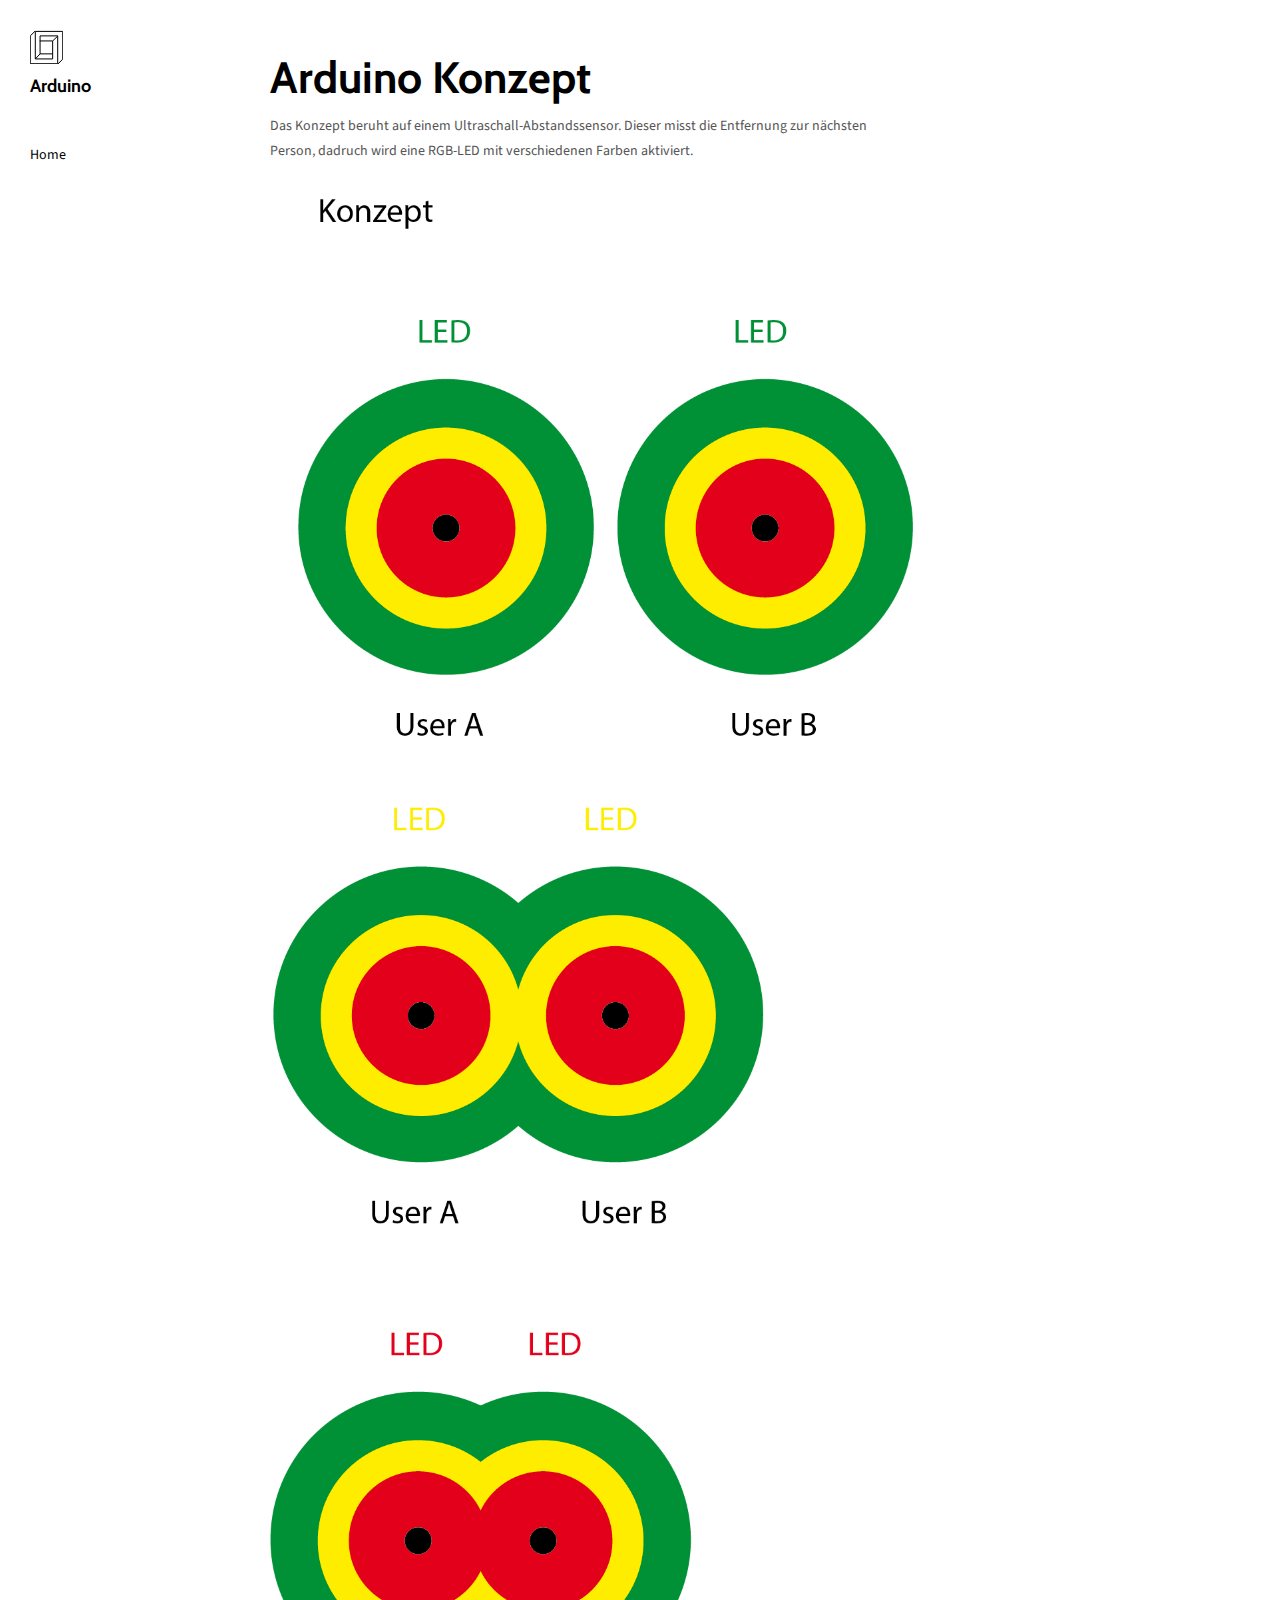
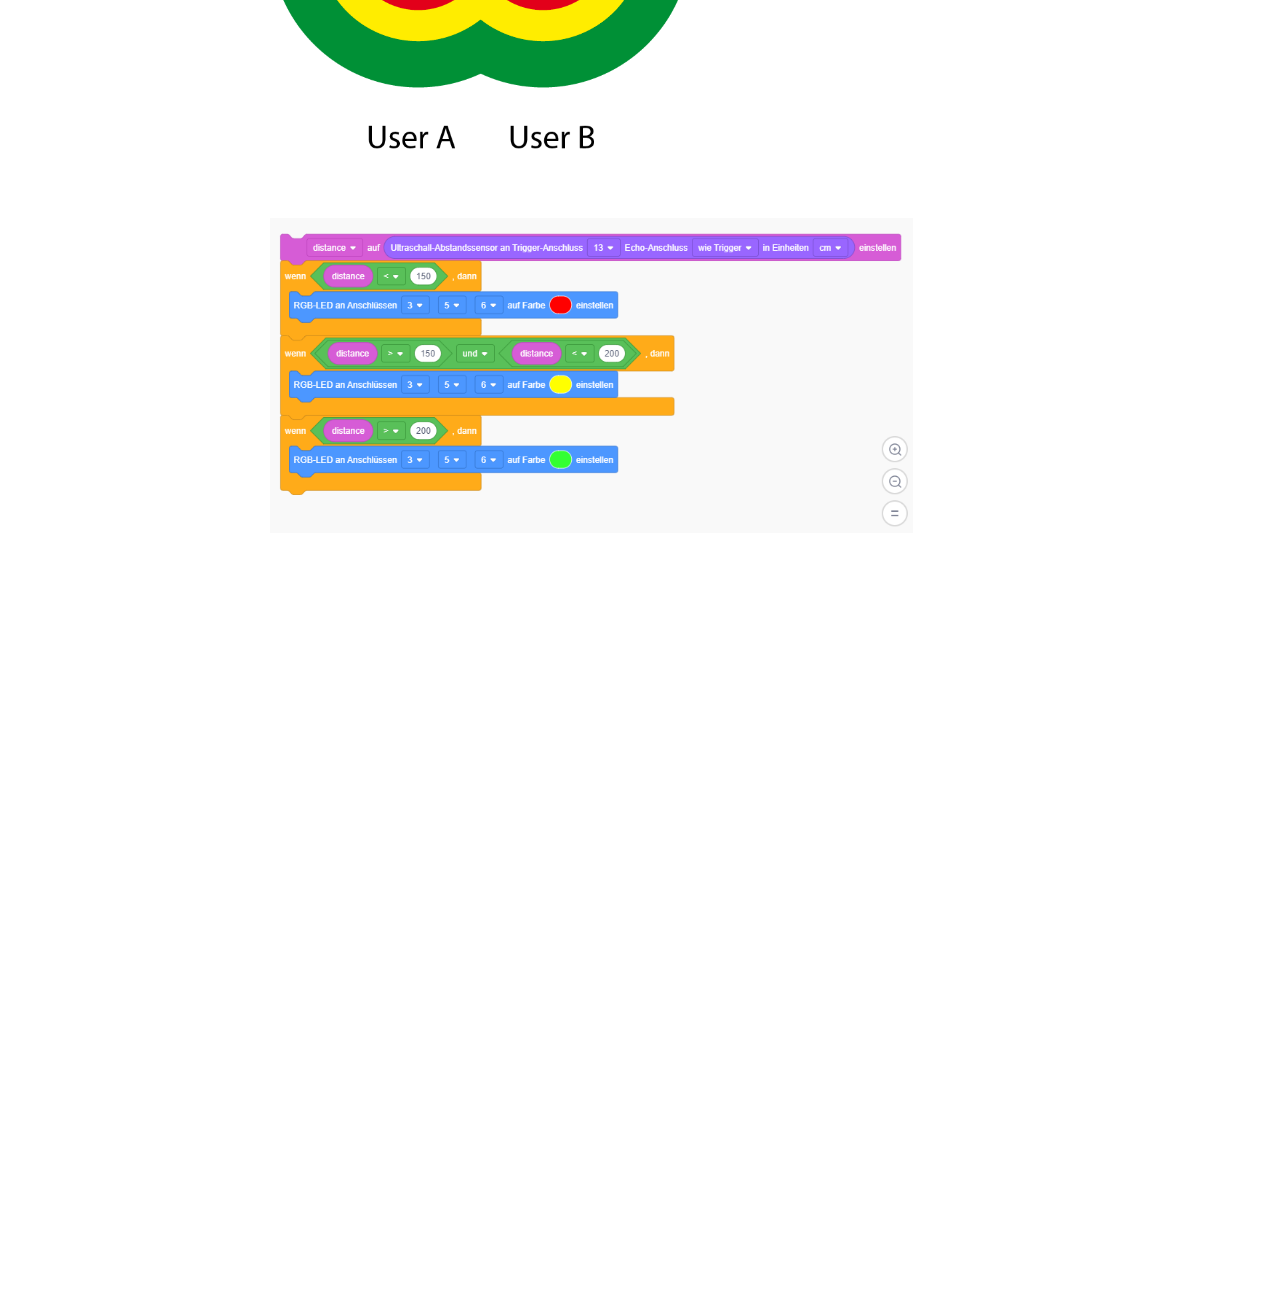
==== commit 5699a510: "Arduino Aufgabe" ====
--- a/newskin/project.html
+++ b/newskin/project.html
@@ -15,9 +15,11 @@
   <link href="./assets/apple-icon-180x180.png" rel="apple-touch-icon">
   <link href="./assets/favicon.ico" rel="icon">
 
+  <link href="http://vjs.zencdn.net/c/video-js.css" rel="stylesheet">
+  <script src="http://vjs.zencdn.net/c/video.js"></script>
 
 
-  <title>Title page</title>  
+  <title><Arduino></title>  
 
 <link href="./main.82cfd66e.css" rel="stylesheet"></head>
 
@@ -40,36 +42,13 @@
       <div class="site-header hidden-xs">
           <a class="site-brand" href="./index.html" title="">
             <img class="img-responsive site-logo" alt="" src="./assets/images/mashup-logo.svg">
-            Mashup Template
+            Arduino
           </a>
-        <p>Lorem ipsum dolor sit amet, consectetur adipisicing elit, sed do eiusmod
-        tempor.</p>
       </div>
       <ul class="nav">
         <li><a href="./index.html" title="">Home</a></li>
-        <li><a href="./about.html" title="">About</a></li>
-        <li><a href="./services.html" title="">Services</a></li>
-        <li><a href="./contact.html" title="">Contact</a></li>
-        <li><a href="./components.html" title="">Components</a></li>
 
       </ul>
-
-      <nav class="nav-footer">
-        <p class="nav-footer-social-buttons">
-          <a class="fa-icon" href="https://www.instagram.com/" title="">
-            <i class="fa fa-instagram"></i>
-          </a>
-          <a class="fa-icon" href="https://dribbble.com/" title="">
-            <i class="fa fa-dribbble"></i>
-          </a>
-          <a class="fa-icon" href="https://twitter.com/" title="">
-            <i class="fa fa-twitter"></i>
-          </a>
-        </p>
-        <p>© Untitled | Website created with <a href="http://www.mashup-template.com/" title="Create website with free html template">Mashup Template</a>/<a href="https://www.unsplash.com/" title="Beautiful Free Images">Unsplash</a></p>
-      </nav>  
-    </div> 
-  </nav>
 </header>
 <main class="" id="main-collapse">
 
@@ -78,28 +57,26 @@
   <div class="col-xs-12 col-md-8">
 
     <div class="section-container-spacer">
-        <h1>Project</h1>
-        <p>Lorem ipsum dolor sit amet, consectetur adipisicing elit, sed do eiusmod
-          tempor incididunt ut labore et dolore magna aliqua. Ut enim ad minim veniam,
-          quis nostrud exercitation ullamco laboris nisi ut aliquip ex ea commodo
-          consequat.</p>
+        <h1>Arduino Konzept</h1>
+        <p>Das Konzept beruht auf einem Ultraschall-Abstandssensor. Dieser misst die Entfernung zur nächsten Person, dadruch wird eine RGB-LED mit verschiedenen Farben aktiviert.</p>
     </div>
 
     <div class="section-container-spacer">
-      <p><img class="img-responsive" alt="" src="./assets/images/img-12.jpg"></p>
+      <p><img class="img-responsive" alt="" src="../arduino_konzept.png"></p>
+      <div class="row">
+        <br><br>
+          <div class="col-xs-12 col-md-12">
+              <p><img class="img-responsive" alt="" src="../arduino_blocks.PNG"></p>
+          </div>
+        </div>
       <div class="row">
           <div class="col-xs-12 col-md-6">
-              <p><img class="img-responsive" alt="" src="./assets/images/img-13.jpg"></p>
-          </div>
-          <div class="col-xs-12 col-md-6">
-              <p><img class="img-responsive" alt="" src="./assets/images/img-14.jpg"></p>
+            <br><br>
+            <iframe width="1120" height="630" src="https://www.youtube.com/embed/akbL1wMX-sc" frameborder="0" allow="accelerometer; autoplay; encrypted-media; gyroscope; picture-in-picture" allowfullscreen></iframe>
+        </video>
           </div>
       </div>
     </div>
-
-    <p> Duis aute irure dolor in reprehenderit in voluptate velit esse
-    cillum dolore eu fugiat nulla pariatur. Excepteur sint occaecat cupidatat non
-    proident, sunt in culpa qui officia deserunt mollit anim id est laborum.</p>
   </div>
   
 </div>
